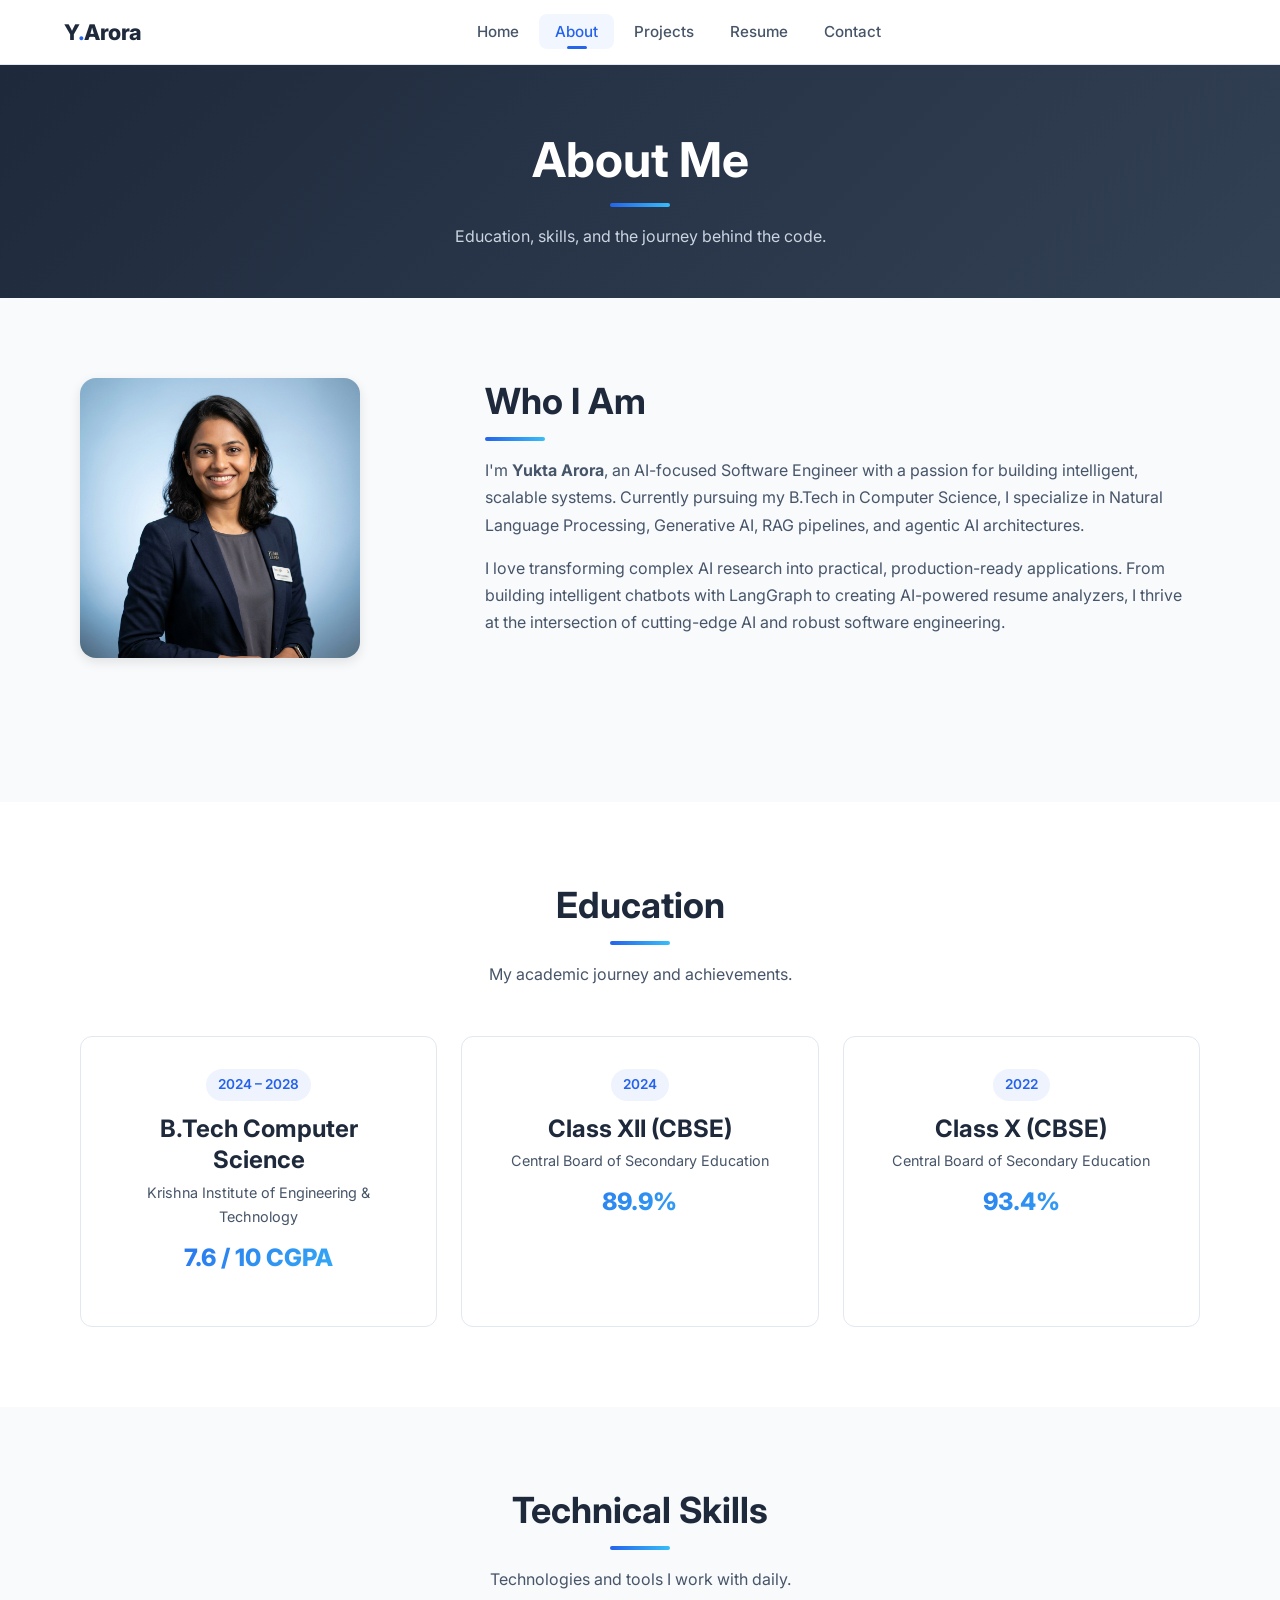
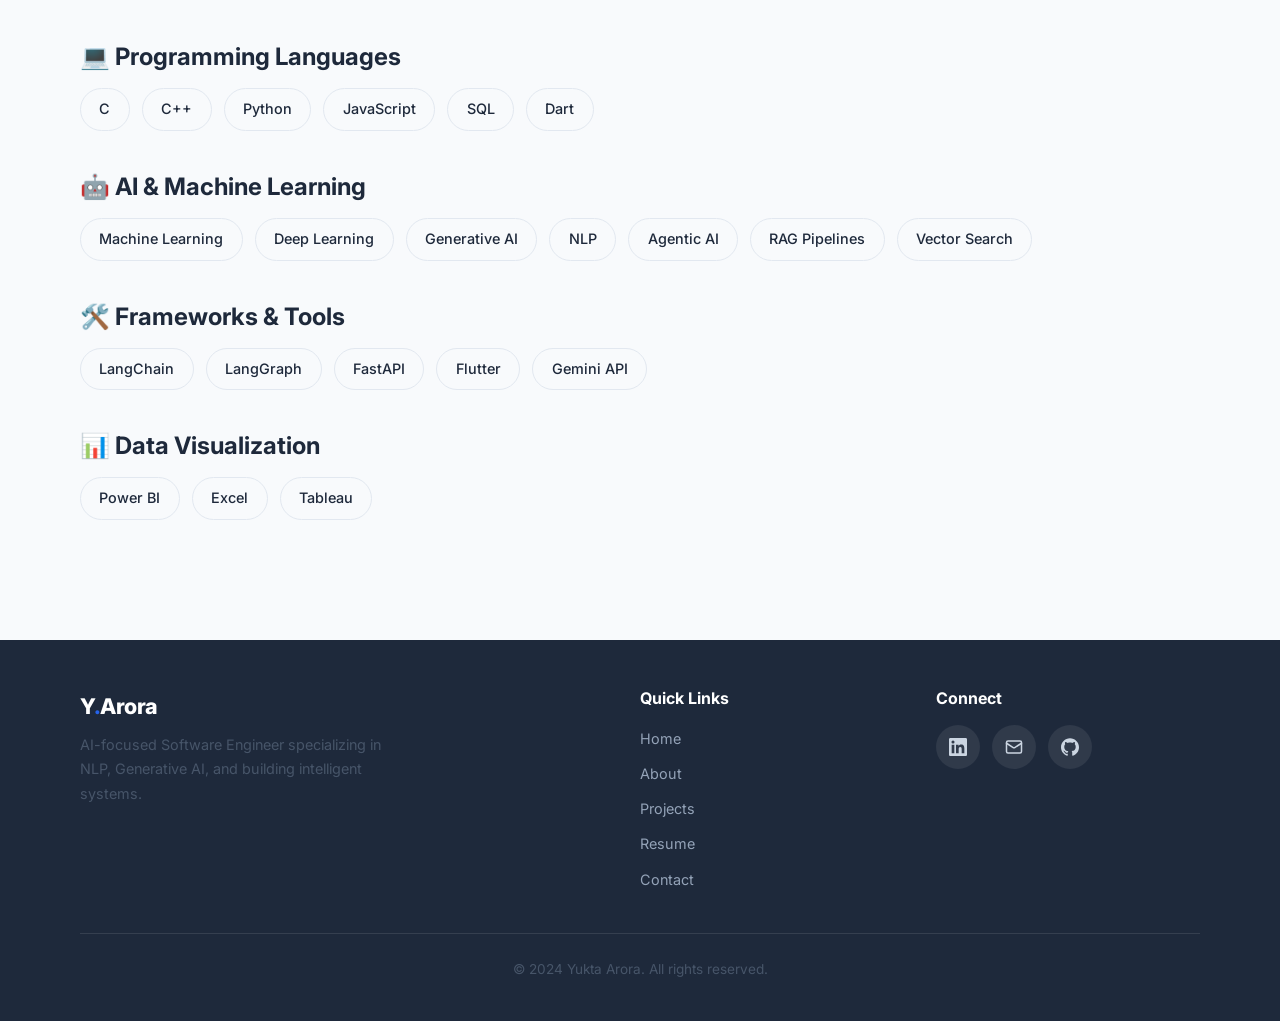
==== Portfolio/about.html @ c9f448cb "Initial commit" ====
<!DOCTYPE html>
<html lang="en">
<head>
  <meta charset="UTF-8">
  <meta name="viewport" content="width=device-width, initial-scale=1.0">
  <title>About — Yukta Arora | Education, Skills &amp; Background</title>
  <meta name="description" content="Learn about Yukta Arora's education, technical skills in AI, NLP, Python, and professional background.">
  <meta name="keywords" content="Yukta Arora, About, Education, Skills, AI, Python, LangChain, NLP, Machine Learning">
  <meta name="author" content="Yukta Arora">
  <link rel="canonical" href="https://yuktaarora.dev/about.html">
  <meta property="og:title" content="About — Yukta Arora">
  <meta property="og:description" content="Education, technical skills, and background of Yukta Arora.">
  <meta property="og:type" content="website">
  <meta property="og:url" content="https://yuktaarora.dev/about.html">
  <meta property="og:image" content="assets/images/profile.jpg">
  <meta name="twitter:card" content="summary">
  <meta name="twitter:title" content="About — Yukta Arora">
  <meta name="twitter:description" content="Education, skills, and background.">
  <link rel="icon" type="image/png" href="assets/images/favicon.png">
  <link rel="preconnect" href="https://fonts.googleapis.com">
  <link rel="preconnect" href="https://fonts.gstatic.com" crossorigin>
  <link href="https://fonts.googleapis.com/css2?family=Inter:wght@400;500;600;700;800&display=swap" rel="stylesheet">
  <link rel="stylesheet" href="css/style.css">
  <link rel="stylesheet" href="css/responsive.css">
  <link rel="stylesheet" href="css/accessibility.css">
</head>
<body>
  <a href="#main-content" class="skip-link">Skip to main content</a>

  <!-- Header -->
  <header class="site-header" role="banner">
    <nav class="container nav-wrapper" aria-label="Primary navigation">
      <a href="index.html" class="nav-logo" aria-label="Yukta Arora - Home">Y<span>.</span>Arora</a>
      <button class="hamburger" id="hamburger" aria-label="Toggle navigation menu" aria-expanded="false" aria-controls="nav-menu">
        <span></span><span></span><span></span>
      </button>
      <ul class="nav-menu" id="nav-menu" role="menubar">
        <li role="none"><a href="index.html" class="nav-link" role="menuitem">Home</a></li>
        <li role="none"><a href="about.html" class="nav-link" role="menuitem">About</a></li>
        <li role="none"><a href="projects.html" class="nav-link" role="menuitem">Projects</a></li>
        <li role="none"><a href="resume.html" class="nav-link" role="menuitem">Resume</a></li>
        <li role="none"><a href="contact.html" class="nav-link" role="menuitem">Contact</a></li>
      </ul>
      <div class="nav-overlay" id="nav-overlay" aria-hidden="true"></div>
    </nav>
  </header>

  <main id="main-content">
    <!-- Page Banner -->
    <section class="page-banner" aria-labelledby="about-heading">
      <div class="container">
        <h1 id="about-heading">About Me</h1>
        <div class="section-divider"></div>
        <p>Education, skills, and the journey behind the code.</p>
      </div>
    </section>

    <!-- About Intro -->
    <section class="section-padding" aria-labelledby="intro-heading">
      <div class="container about-intro fade-in">
        <img src="assets/images/profile.jpg" alt="Yukta Arora portrait" class="about-photo" width="280" height="280">
        <div>
          <h2 id="intro-heading">Who I Am</h2>
          <div class="section-divider" style="margin-left:0;"></div>
          <p>I'm <strong>Yukta Arora</strong>, an AI-focused Software Engineer with a passion for building intelligent, scalable systems. Currently pursuing my B.Tech in Computer Science, I specialize in Natural Language Processing, Generative AI, RAG pipelines, and agentic AI architectures.</p>
          <p>I love transforming complex AI research into practical, production-ready applications. From building intelligent chatbots with LangGraph to creating AI-powered resume analyzers, I thrive at the intersection of cutting-edge AI and robust software engineering.</p>
        </div>
      </div>
    </section>

    <!-- Education -->
    <section class="section-padding" aria-labelledby="education-heading" style="background:#fff;">
      <div class="container">
        <div class="section-header">
          <h2 id="education-heading">Education</h2>
          <div class="section-divider"></div>
          <p>My academic journey and achievements.</p>
        </div>
        <div class="education-grid">
          <article class="card edu-card fade-in">
            <span class="year">2024 – 2028</span>
            <h3>B.Tech Computer Science</h3>
            <p class="institution">Krishna Institute of Engineering &amp; Technology</p>
            <p class="score">7.6 / 10 CGPA</p>
          </article>
          <article class="card edu-card fade-in">
            <span class="year">2024</span>
            <h3>Class XII (CBSE)</h3>
            <p class="institution">Central Board of Secondary Education</p>
            <p class="score">89.9%</p>
          </article>
          <article class="card edu-card fade-in">
            <span class="year">2022</span>
            <h3>Class X (CBSE)</h3>
            <p class="institution">Central Board of Secondary Education</p>
            <p class="score">93.4%</p>
          </article>
        </div>
      </div>
    </section>

    <!-- Skills -->
    <section class="section-padding" aria-labelledby="skills-heading">
      <div class="container">
        <div class="section-header">
          <h2 id="skills-heading">Technical Skills</h2>
          <div class="section-divider"></div>
          <p>Technologies and tools I work with daily.</p>
        </div>

        <div class="skills-category fade-in">
          <h3>💻 Programming Languages</h3>
          <div class="skills-grid">
            <span class="skill-tag">C</span>
            <span class="skill-tag">C++</span>
            <span class="skill-tag">Python</span>
            <span class="skill-tag">JavaScript</span>
            <span class="skill-tag">SQL</span>
            <span class="skill-tag">Dart</span>
          </div>
        </div>

        <div class="skills-category fade-in">
          <h3>🤖 AI &amp; Machine Learning</h3>
          <div class="skills-grid">
            <span class="skill-tag">Machine Learning</span>
            <span class="skill-tag">Deep Learning</span>
            <span class="skill-tag">Generative AI</span>
            <span class="skill-tag">NLP</span>
            <span class="skill-tag">Agentic AI</span>
            <span class="skill-tag">RAG Pipelines</span>
            <span class="skill-tag">Vector Search</span>
          </div>
        </div>

        <div class="skills-category fade-in">
          <h3>🛠️ Frameworks &amp; Tools</h3>
          <div class="skills-grid">
            <span class="skill-tag">LangChain</span>
            <span class="skill-tag">LangGraph</span>
            <span class="skill-tag">FastAPI</span>
            <span class="skill-tag">Flutter</span>
            <span class="skill-tag">Gemini API</span>
          </div>
        </div>

        <div class="skills-category fade-in">
          <h3>📊 Data Visualization</h3>
          <div class="skills-grid">
            <span class="skill-tag">Power BI</span>
            <span class="skill-tag">Excel</span>
            <span class="skill-tag">Tableau</span>
          </div>
        </div>
      </div>
    </section>
  </main>

  <!-- Footer -->
  <footer class="site-footer" role="contentinfo">
    <div class="container">
      <div class="footer-grid">
        <div class="footer-brand">
          <a href="index.html" class="nav-logo" aria-label="Home" style="color:#fff;">Y<span>.</span>Arora</a>
          <p>AI-focused Software Engineer specializing in NLP, Generative AI, and building intelligent systems.</p>
        </div>
        <nav class="footer-links" aria-label="Footer navigation">
          <h4>Quick Links</h4>
          <ul>
            <li><a href="index.html">Home</a></li>
            <li><a href="about.html">About</a></li>
            <li><a href="projects.html">Projects</a></li>
            <li><a href="resume.html">Resume</a></li>
            <li><a href="contact.html">Contact</a></li>
          </ul>
        </nav>
        <div class="footer-social">
          <h4>Connect</h4>
          <div class="social-icons">
            <a href="https://linkedin.com/in/yuktaarora" target="_blank" rel="noopener noreferrer" aria-label="LinkedIn"><svg width="18" height="18" viewBox="0 0 24 24" fill="currentColor" aria-hidden="true"><path d="M20.447 20.452h-3.554v-5.569c0-1.328-.027-3.037-1.852-3.037-1.853 0-2.136 1.445-2.136 2.939v5.667H9.351V9h3.414v1.561h.046c.477-.9 1.637-1.85 3.37-1.85 3.601 0 4.267 2.37 4.267 5.455v6.286zM5.337 7.433a2.062 2.062 0 01-2.063-2.065 2.064 2.064 0 112.063 2.065zm1.782 13.019H3.555V9h3.564v11.452zM22.225 0H1.771C.792 0 0 .774 0 1.729v20.542C0 23.227.792 24 1.771 24h20.451C23.2 24 24 23.227 24 22.271V1.729C24 .774 23.2 0 22.222 0h.003z"/></svg></a>
            <a href="mailto:yukta.arora@email.com" aria-label="Email"><svg width="18" height="18" viewBox="0 0 24 24" fill="none" stroke="currentColor" stroke-width="2" stroke-linecap="round" stroke-linejoin="round" aria-hidden="true"><rect x="2" y="4" width="20" height="16" rx="2"/><path d="m22 7-8.97 5.7a1.94 1.94 0 0 1-2.06 0L2 7"/></svg></a>
            <a href="https://github.com/yuktaarora" target="_blank" rel="noopener noreferrer" aria-label="GitHub"><svg width="18" height="18" viewBox="0 0 24 24" fill="currentColor" aria-hidden="true"><path d="M12 .297c-6.63 0-12 5.373-12 12 0 5.303 3.438 9.8 8.205 11.385.6.113.82-.258.82-.577 0-.285-.01-1.04-.015-2.04-3.338.724-4.042-1.61-4.042-1.61C4.422 18.07 3.633 17.7 3.633 17.7c-1.087-.744.084-.729.084-.729 1.205.084 1.838 1.236 1.838 1.236 1.07 1.835 2.809 1.305 3.495.998.108-.776.417-1.305.76-1.605-2.665-.3-5.466-1.332-5.466-5.93 0-1.31.465-2.38 1.235-3.22-.135-.303-.54-1.523.105-3.176 0 0 1.005-.322 3.3 1.23.96-.267 1.98-.399 3-.405 1.02.006 2.04.138 3 .405 2.28-1.552 3.285-1.23 3.285-1.23.645 1.653.24 2.873.12 3.176.765.84 1.23 1.91 1.23 3.22 0 4.61-2.805 5.625-5.475 5.92.42.36.81 1.096.81 2.22 0 1.606-.015 2.896-.015 3.286 0 .315.21.69.825.57C20.565 22.092 24 17.592 24 12.297c0-6.627-5.373-12-12-12"/></svg></a>
          </div>
        </div>
      </div>
      <div class="footer-bottom">
        <p>&copy; 2024 Yukta Arora. All rights reserved.</p>
      </div>
    </div>
  </footer>

  <button class="back-to-top" id="back-to-top" aria-label="Back to top">
    <svg width="20" height="20" viewBox="0 0 24 24" fill="none" stroke="currentColor" stroke-width="2.5" stroke-linecap="round" stroke-linejoin="round" aria-hidden="true"><path d="m18 15-6-6-6 6"/></svg>
  </button>

  <script src="js/script.js"></script>
</body>
</html>
---- Portfolio/css/style.css ----
/* ============================================
   PORTFOLIO - Main Stylesheet
   Author: Yukta Arora
   ============================================ */

/* ---------- CSS Custom Properties ---------- */
:root {
  --primary: #2563EB;
  --primary-dark: #1D4ED8;
  --secondary: #1E293B;
  --accent: #38BDF8;
  --bg: #F8FAFC;
  --bg-white: #FFFFFF;
  --text-primary: #1E293B;
  --text-secondary: #475569;
  --text-light: #94A3B8;
  --border: #E2E8F0;
  --shadow-sm: 0 1px 3px rgba(0,0,0,.08);
  --shadow-md: 0 4px 12px rgba(0,0,0,.1);
  --shadow-lg: 0 10px 30px rgba(0,0,0,.12);
  --radius-sm: 8px;
  --radius-md: 12px;
  --radius-lg: 16px;
  --transition: .3s ease;
  --font-main: 'Inter', system-ui, -apple-system, sans-serif;
  --max-width: 1200px;
}

/* ---------- Reset & Base ---------- */
*, *::before, *::after { box-sizing: border-box; margin: 0; padding: 0; }

html {
  scroll-behavior: smooth;
  font-size: 16px;
  -webkit-text-size-adjust: 100%;
}

body {
  font-family: var(--font-main);
  background: var(--bg);
  color: var(--text-primary);
  line-height: 1.7;
  min-height: 100vh;
  display: flex;
  flex-direction: column;
}

main { flex: 1; }

img { max-width: 100%; height: auto; display: block; }

a {
  color: var(--primary);
  text-decoration: none;
  transition: color var(--transition);
}
a:hover { color: var(--primary-dark); }

ul, ol { list-style: none; }

button {
  font-family: inherit;
  cursor: pointer;
  border: none;
  background: none;
}

/* ---------- Typography ---------- */
h1, h2, h3, h4, h5, h6 {
  color: var(--secondary);
  line-height: 1.3;
  font-weight: 700;
}
h1 { font-size: clamp(2rem, 5vw, 3rem); }
h2 { font-size: clamp(1.5rem, 3.5vw, 2.25rem); }
h3 { font-size: clamp(1.15rem, 2.5vw, 1.5rem); }
h4 { font-size: 1.125rem; }

p { color: var(--text-secondary); margin-bottom: 1rem; }

/* ---------- Utility ---------- */
.container {
  width: 90%;
  max-width: var(--max-width);
  margin: 0 auto;
  padding: 0 1rem;
}

.section-padding { padding: 5rem 0; }

.section-header {
  text-align: center;
  margin-bottom: 3rem;
}
.section-header h2 { margin-bottom: .5rem; }
.section-header p { max-width: 600px; margin: 0 auto; }

.section-divider {
  width: 60px;
  height: 4px;
  background: linear-gradient(90deg, var(--primary), var(--accent));
  border-radius: 2px;
  margin: .75rem auto 1rem;
}

/* ---------- Buttons ---------- */
.btn {
  display: inline-flex;
  align-items: center;
  gap: .5rem;
  padding: .75rem 1.75rem;
  border-radius: var(--radius-sm);
  font-weight: 600;
  font-size: .95rem;
  transition: all var(--transition);
  border: 2px solid transparent;
}

.btn-primary {
  background: var(--primary);
  color: #fff;
}
.btn-primary:hover {
  background: var(--primary-dark);
  color: #fff;
  transform: translateY(-2px);
  box-shadow: var(--shadow-md);
}

.btn-outline {
  border-color: var(--primary);
  color: var(--primary);
  background: transparent;
}
.btn-outline:hover {
  background: var(--primary);
  color: #fff;
  transform: translateY(-2px);
}

.btn-accent {
  background: var(--accent);
  color: var(--secondary);
}
.btn-accent:hover {
  background: #0EA5E9;
  color: #fff;
  transform: translateY(-2px);
}

.btn-sm { padding: .5rem 1.25rem; font-size: .85rem; }

/* ---------- Skip Link ---------- */
.skip-link {
  position: absolute;
  top: -100%;
  left: 1rem;
  background: var(--primary);
  color: #fff;
  padding: .75rem 1.5rem;
  border-radius: 0 0 var(--radius-sm) var(--radius-sm);
  z-index: 10000;
  font-weight: 600;
}
.skip-link:focus {
  top: 0;
  color: #fff;
}

/* ---------- Header / Navigation ---------- */
.site-header {
  position: sticky;
  top: 0;
  z-index: 1000;
  background: rgba(255,255,255,.92);
  backdrop-filter: blur(12px);
  -webkit-backdrop-filter: blur(12px);
  border-bottom: 1px solid var(--border);
  transition: box-shadow var(--transition);
}
.site-header.scrolled { box-shadow: var(--shadow-sm); }

.nav-wrapper {
  display: flex;
  align-items: center;
  justify-content: space-between;
  padding: .85rem 0;
}

.nav-logo {
  font-size: 1.35rem;
  font-weight: 800;
  color: var(--secondary);
  letter-spacing: -.02em;
}
.nav-logo span { color: var(--primary); }

.nav-menu {
  display: flex;
  align-items: center;
  gap: .25rem;
}

.nav-link {
  padding: .5rem 1rem;
  border-radius: var(--radius-sm);
  color: var(--text-secondary);
  font-weight: 500;
  font-size: .95rem;
  transition: all var(--transition);
  position: relative;
}
.nav-link:hover,
.nav-link.active {
  color: var(--primary);
  background: rgba(37,99,235,.06);
}
.nav-link.active::after {
  content: '';
  position: absolute;
  bottom: 0;
  left: 50%;
  transform: translateX(-50%);
  width: 20px;
  height: 3px;
  background: var(--primary);
  border-radius: 2px;
}

/* Hamburger */
.hamburger {
  display: none;
  flex-direction: column;
  gap: 5px;
  padding: .5rem;
  z-index: 1001;
}
.hamburger span {
  width: 24px;
  height: 2.5px;
  background: var(--secondary);
  border-radius: 2px;
  transition: all var(--transition);
}
.hamburger.active span:nth-child(1) { transform: rotate(45deg) translate(5px, 5px); }
.hamburger.active span:nth-child(2) { opacity: 0; }
.hamburger.active span:nth-child(3) { transform: rotate(-45deg) translate(5px, -5px); }

/* ---------- Hero Section ---------- */
.hero {
  padding: 6rem 0 5rem;
  background: linear-gradient(135deg, var(--bg) 0%, #EFF6FF 50%, #F0F9FF 100%);
  position: relative;
  overflow: hidden;
}
.hero::before {
  content: '';
  position: absolute;
  top: -50%;
  right: -20%;
  width: 600px;
  height: 600px;
  background: radial-gradient(circle, rgba(37,99,235,.06) 0%, transparent 70%);
  border-radius: 50%;
}

.hero-content {
  display: grid;
  grid-template-columns: 1fr 1fr;
  gap: 4rem;
  align-items: center;
}

.hero-text .greeting {
  display: inline-block;
  font-size: .95rem;
  font-weight: 600;
  color: var(--primary);
  margin-bottom: .75rem;
  letter-spacing: .05em;
  text-transform: uppercase;
}

.hero-text h1 {
  margin-bottom: 1rem;
  background: linear-gradient(135deg, var(--secondary), var(--primary));
  -webkit-background-clip: text;
  -webkit-text-fill-color: transparent;
  background-clip: text;
}

.hero-text .tagline {
  font-size: 1.15rem;
  color: var(--primary);
  font-weight: 600;
  margin-bottom: 1rem;
}

.hero-text .summary {
  font-size: 1.05rem;
  color: var(--text-secondary);
  margin-bottom: 2rem;
  max-width: 540px;
}

.hero-buttons { display: flex; flex-wrap: wrap; gap: 1rem; margin-bottom: 2rem; }

.hero-social { display: flex; gap: 1rem; }
.hero-social a {
  display: flex;
  align-items: center;
  gap: .4rem;
  color: var(--text-secondary);
  font-size: .9rem;
  padding: .4rem .75rem;
  border-radius: var(--radius-sm);
  border: 1px solid var(--border);
  transition: all var(--transition);
}
.hero-social a:hover {
  color: var(--primary);
  border-color: var(--primary);
  background: rgba(37,99,235,.04);
}

.hero-image {
  display: flex;
  justify-content: center;
  align-items: center;
}
.hero-image-wrapper {
  width: 340px;
  height: 340px;
  border-radius: 50%;
  background: linear-gradient(135deg, var(--primary), var(--accent));
  padding: 5px;
  box-shadow: var(--shadow-lg);
  animation: float 6s ease-in-out infinite;
}
.hero-image-wrapper img {
  width: 100%;
  height: 100%;
  border-radius: 50%;
  object-fit: cover;
  border: 4px solid #fff;
}

@keyframes float {
  0%, 100% { transform: translateY(0); }
  50% { transform: translateY(-15px); }
}

/* ---------- Cards ---------- */
.card {
  background: var(--bg-white);
  border-radius: var(--radius-md);
  border: 1px solid var(--border);
  padding: 2rem;
  transition: all var(--transition);
}
.card:hover {
  transform: translateY(-4px);
  box-shadow: var(--shadow-lg);
  border-color: transparent;
}

/* ---------- About Page ---------- */
.about-intro {
  display: grid;
  grid-template-columns: 1fr 2fr;
  gap: 3rem;
  align-items: start;
  margin-bottom: 4rem;
}
.about-photo {
  width: 100%;
  max-width: 280px;
  border-radius: var(--radius-lg);
  box-shadow: var(--shadow-md);
}

.education-grid {
  display: grid;
  grid-template-columns: repeat(auto-fit, minmax(280px, 1fr));
  gap: 1.5rem;
}
.edu-card { text-align: center; }
.edu-card .year {
  display: inline-block;
  background: rgba(37,99,235,.08);
  color: var(--primary);
  padding: .25rem .75rem;
  border-radius: 20px;
  font-size: .85rem;
  font-weight: 600;
  margin-bottom: .75rem;
}
.edu-card h3 { margin-bottom: .35rem; }
.edu-card .institution { color: var(--text-secondary); font-size: .9rem; margin-bottom: .5rem; }
.edu-card .score {
  font-size: 1.5rem;
  font-weight: 800;
  background: linear-gradient(135deg, var(--primary), var(--accent));
  -webkit-background-clip: text;
  -webkit-text-fill-color: transparent;
  background-clip: text;
}

.skills-category { margin-bottom: 2.5rem; }
.skills-category h3 {
  margin-bottom: 1rem;
  display: flex;
  align-items: center;
  gap: .5rem;
}
.skills-grid {
  display: flex;
  flex-wrap: wrap;
  gap: .75rem;
}
.skill-tag {
  background: var(--bg);
  border: 1px solid var(--border);
  padding: .5rem 1.15rem;
  border-radius: 25px;
  font-size: .9rem;
  font-weight: 500;
  color: var(--text-primary);
  transition: all var(--transition);
}
.skill-tag:hover {
  background: var(--primary);
  color: #fff;
  border-color: var(--primary);
  transform: translateY(-2px);
}

/* ---------- Projects Page ---------- */
.projects-grid {
  display: grid;
  grid-template-columns: repeat(auto-fit, minmax(360px, 1fr));
  gap: 2rem;
}
.project-card { padding: 0; overflow: hidden; }
.project-card-image {
  width: 100%;
  height: 220px;
  object-fit: cover;
}
.project-card-body { padding: 1.5rem; }
.project-card-body h3 { margin-bottom: .75rem; }
.project-card-body p { font-size: .95rem; }

.project-tech {
  display: flex;
  flex-wrap: wrap;
  gap: .5rem;
  margin: 1rem 0;
}
.project-tech span {
  background: rgba(37,99,235,.08);
  color: var(--primary);
  padding: .25rem .7rem;
  border-radius: 20px;
  font-size: .8rem;
  font-weight: 600;
}

.project-features { margin: 1rem 0; }
.project-features li {
  padding: .25rem 0;
  color: var(--text-secondary);
  font-size: .9rem;
}
.project-features li::before {
  content: '✓ ';
  color: var(--primary);
  font-weight: 700;
}

.project-links { display: flex; gap: .75rem; margin-top: 1.25rem; }

/* ---------- Resume Page ---------- */
.resume-section { margin-bottom: 3rem; }
.resume-section h3 {
  margin-bottom: 1.25rem;
  padding-bottom: .5rem;
  border-bottom: 2px solid var(--border);
}

.timeline { position: relative; padding-left: 2rem; }
.timeline::before {
  content: '';
  position: absolute;
  left: 0;
  top: 0;
  bottom: 0;
  width: 3px;
  background: linear-gradient(180deg, var(--primary), var(--accent));
  border-radius: 2px;
}
.timeline-item {
  position: relative;
  margin-bottom: 2rem;
  padding-left: 1rem;
}
.timeline-item::before {
  content: '';
  position: absolute;
  left: -2.35rem;
  top: .5rem;
  width: 12px;
  height: 12px;
  background: var(--primary);
  border: 3px solid var(--bg);
  border-radius: 50%;
}
.timeline-item h4 { margin-bottom: .25rem; }
.timeline-item .date {
  color: var(--primary);
  font-size: .85rem;
  font-weight: 600;
}
.timeline-item p { margin-top: .35rem; }

.achievements-list li {
  padding: .6rem 0;
  border-bottom: 1px solid var(--border);
  color: var(--text-secondary);
}
.achievements-list li:last-child { border-bottom: none; }
.achievements-list li::before {
  content: '🏆 ';
}

.resume-download {
  text-align: center;
  padding: 3rem;
  background: linear-gradient(135deg, rgba(37,99,235,.05), rgba(56,189,248,.05));
  border-radius: var(--radius-lg);
  margin-top: 2rem;
}

/* ---------- Contact Page ---------- */
.contact-grid {
  display: grid;
  grid-template-columns: 1fr 1fr;
  gap: 3rem;
}

.form-group { margin-bottom: 1.25rem; }
.form-group label {
  display: block;
  margin-bottom: .4rem;
  font-weight: 600;
  font-size: .9rem;
  color: var(--text-primary);
}
.form-group input,
.form-group textarea,
.form-group select {
  width: 100%;
  padding: .75rem 1rem;
  border: 2px solid var(--border);
  border-radius: var(--radius-sm);
  font-family: inherit;
  font-size: .95rem;
  background: var(--bg-white);
  color: var(--text-primary);
  transition: border-color var(--transition);
}
.form-group input:focus,
.form-group textarea:focus {
  outline: none;
  border-color: var(--primary);
  box-shadow: 0 0 0 3px rgba(37,99,235,.12);
}
.form-group textarea { min-height: 140px; resize: vertical; }

.form-group .error-message {
  color: #DC2626;
  font-size: .8rem;
  margin-top: .3rem;
  display: none;
}
.form-group.error input,
.form-group.error textarea {
  border-color: #DC2626;
}
.form-group.error .error-message { display: block; }

.contact-info-cards {
  display: flex;
  flex-direction: column;
  gap: 1.25rem;
}
.contact-info-card {
  display: flex;
  align-items: center;
  gap: 1rem;
}
.contact-icon {
  width: 48px;
  height: 48px;
  border-radius: var(--radius-sm);
  background: rgba(37,99,235,.08);
  display: flex;
  align-items: center;
  justify-content: center;
  color: var(--primary);
  font-size: 1.25rem;
  flex-shrink: 0;
}
.contact-info-card h4 { font-size: .95rem; margin-bottom: .15rem; }
.contact-info-card p { margin: 0; font-size: .9rem; }

.map-placeholder {
  margin-top: 2rem;
  width: 100%;
  height: 250px;
  background: var(--bg);
  border: 2px dashed var(--border);
  border-radius: var(--radius-md);
  display: flex;
  align-items: center;
  justify-content: center;
  color: var(--text-light);
  font-size: .95rem;
}

/* ---------- Footer ---------- */
.site-footer {
  background: var(--secondary);
  color: #CBD5E1;
  padding: 3rem 0 1.5rem;
}
.footer-grid {
  display: grid;
  grid-template-columns: 2fr 1fr 1fr;
  gap: 2rem;
  margin-bottom: 2rem;
}
.footer-brand p { font-size: .9rem; margin-top: .5rem; max-width: 320px; }
.footer-links h4,
.footer-social h4 {
  color: #fff;
  margin-bottom: 1rem;
  font-size: 1rem;
}
.footer-links ul li { margin-bottom: .5rem; }
.footer-links a {
  color: #94A3B8;
  font-size: .9rem;
  transition: color var(--transition);
}
.footer-links a:hover { color: var(--accent); }

.social-icons {
  display: flex;
  gap: .75rem;
}
.social-icons a {
  width: 40px;
  height: 40px;
  border-radius: 50%;
  background: rgba(255,255,255,.08);
  display: flex;
  align-items: center;
  justify-content: center;
  color: #CBD5E1;
  font-size: .9rem;
  transition: all var(--transition);
}
.social-icons a:hover {
  background: var(--primary);
  color: #fff;
  transform: translateY(-3px);
}

.footer-bottom {
  border-top: 1px solid rgba(255,255,255,.1);
  padding-top: 1.5rem;
  text-align: center;
  font-size: .85rem;
}

/* ---------- Back to Top ---------- */
.back-to-top {
  position: fixed;
  bottom: 2rem;
  right: 2rem;
  width: 44px;
  height: 44px;
  border-radius: 50%;
  background: var(--primary);
  color: #fff;
  display: flex;
  align-items: center;
  justify-content: center;
  font-size: 1.2rem;
  box-shadow: var(--shadow-md);
  opacity: 0;
  visibility: hidden;
  transition: all var(--transition);
  z-index: 999;
}
.back-to-top.visible {
  opacity: 1;
  visibility: visible;
}
.back-to-top:hover {
  background: var(--primary-dark);
  transform: translateY(-3px);
  color: #fff;
}

/* ---------- Page Banner ---------- */
.page-banner {
  background: linear-gradient(135deg, var(--secondary) 0%, #334155 100%);
  color: #fff;
  padding: 4rem 0 3rem;
  text-align: center;
}
.page-banner h1 { color: #fff; margin-bottom: .5rem; }
.page-banner p { color: #CBD5E1; max-width: 600px; margin: 0 auto; }

/* ---------- Animations ---------- */
.fade-in {
  opacity: 0;
  transform: translateY(20px);
  transition: opacity .6s ease, transform .6s ease;
}
.fade-in.visible {
  opacity: 1;
  transform: translateY(0);
}
---- Portfolio/css/responsive.css ----
/* ============================================
   PORTFOLIO - Responsive Styles
   Breakpoints: 1024px, 768px, 480px
   ============================================ */

/* ---------- Laptop / Small Desktop ---------- */
@media (max-width: 1024px) {
  .hero-content { gap: 2.5rem; }
  .hero-image-wrapper { width: 280px; height: 280px; }
  .footer-grid { grid-template-columns: 1fr 1fr; }
  .about-intro { grid-template-columns: 1fr 1.5fr; }
}

/* ---------- Tablet ---------- */
@media (max-width: 768px) {
  /* Navigation */
  .nav-menu {
    position: fixed;
    top: 0;
    right: -100%;
    width: 280px;
    height: 100vh;
    background: var(--bg-white);
    flex-direction: column;
    align-items: flex-start;
    padding: 5rem 2rem 2rem;
    box-shadow: var(--shadow-lg);
    transition: right var(--transition);
    z-index: 1000;
  }
  .nav-menu.active { right: 0; }

  .nav-link {
    width: 100%;
    padding: .75rem 1rem;
    font-size: 1.05rem;
  }

  .hamburger { display: flex; }

  .nav-overlay {
    display: none;
    position: fixed;
    inset: 0;
    background: rgba(0,0,0,.4);
    z-index: 999;
  }
  .nav-overlay.active { display: block; }

  /* Hero */
  .hero { padding: 4rem 0 3rem; }
  .hero-content {
    grid-template-columns: 1fr;
    text-align: center;
  }
  .hero-image { order: -1; }
  .hero-image-wrapper { width: 240px; height: 240px; }
  .hero-buttons { justify-content: center; }
  .hero-social { justify-content: center; }
  .hero-text .summary { margin-left: auto; margin-right: auto; }

  /* About */
  .about-intro {
    grid-template-columns: 1fr;
    text-align: center;
  }
  .about-photo { margin: 0 auto; }

  /* Contact */
  .contact-grid { grid-template-columns: 1fr; }

  /* Projects */
  .projects-grid { grid-template-columns: 1fr; }

  /* Footer */
  .footer-grid {
    grid-template-columns: 1fr;
    text-align: center;
  }
  .social-icons { justify-content: center; }

  /* Page Banner */
  .page-banner { padding: 3rem 0 2rem; }

  /* Section padding */
  .section-padding { padding: 3.5rem 0; }
}

/* ---------- Mobile ---------- */
@media (max-width: 480px) {
  html { font-size: 15px; }

  .container { width: 92%; padding: 0 .5rem; }

  .hero { padding: 3rem 0 2rem; }
  .hero-image-wrapper { width: 200px; height: 200px; }
  .hero-buttons { flex-direction: column; align-items: center; }
  .hero-social { flex-wrap: wrap; justify-content: center; }

  .btn { padding: .65rem 1.25rem; font-size: .9rem; }

  .education-grid { grid-template-columns: 1fr; }

  .project-card-image { height: 180px; }

  .section-padding { padding: 2.5rem 0; }

  .card { padding: 1.25rem; }

  .timeline { padding-left: 1.5rem; }

  .footer-grid { gap: 1.5rem; }
}

/* ---------- Print ---------- */
@media print {
  .site-header,
  .site-footer,
  .back-to-top,
  .hamburger,
  .hero-buttons,
  .skip-link { display: none !important; }

  body { background: #fff; color: #000; }
  main { padding: 0; }

  a { color: #000; text-decoration: underline; }
  a[href]::after { content: ' (' attr(href) ')'; font-size: .8em; }
}
---- Portfolio/css/accessibility.css ----
/* ============================================
   PORTFOLIO - Accessibility Styles
   WCAG 2.1 Compliance
   ============================================ */

/* ---------- Focus Indicators ---------- */
*:focus-visible {
  outline: 3px solid var(--primary);
  outline-offset: 3px;
  border-radius: 3px;
}

a:focus-visible,
button:focus-visible,
input:focus-visible,
textarea:focus-visible,
select:focus-visible,
[tabindex]:focus-visible {
  outline: 3px solid var(--primary);
  outline-offset: 3px;
}

/* Remove outline on mouse click but keep for keyboard */
:focus:not(:focus-visible) {
  outline: none;
}

/* ---------- Reduced Motion ---------- */
@media (prefers-reduced-motion: reduce) {
  *,
  *::before,
  *::after {
    animation-duration: 0.01ms !important;
    animation-iteration-count: 1 !important;
    transition-duration: 0.01ms !important;
    scroll-behavior: auto !important;
  }

  .hero-image-wrapper { animation: none; }
  .fade-in { opacity: 1; transform: none; }
}

/* ---------- High Contrast Mode ---------- */
@media (forced-colors: active) {
  .btn {
    border: 2px solid ButtonText;
  }

  .nav-link.active::after {
    background: Highlight;
  }

  .skill-tag {
    border: 1px solid ButtonText;
  }
}

/* ---------- Screen Reader Only ---------- */
.sr-only {
  position: absolute;
  width: 1px;
  height: 1px;
  padding: 0;
  margin: -1px;
  overflow: hidden;
  clip: rect(0, 0, 0, 0);
  white-space: nowrap;
  border: 0;
}

.sr-only-focusable:focus,
.sr-only-focusable:active {
  position: static;
  width: auto;
  height: auto;
  padding: inherit;
  margin: inherit;
  overflow: visible;
  clip: auto;
  white-space: inherit;
}

/* ---------- Selection Styles ---------- */
::selection {
  background: rgba(37, 99, 235, 0.2);
  color: var(--text-primary);
}

/* ---------- Link Underlines for Accessibility ---------- */
main a:not(.btn):not(.nav-link):not(.project-links a) {
  text-decoration: underline;
  text-underline-offset: 2px;
}

/* ---------- Ensure minimum touch target size (44x44px) ---------- */
.nav-link,
.hamburger,
.back-to-top,
.social-icons a,
.hero-social a {
  min-width: 44px;
  min-height: 44px;
}
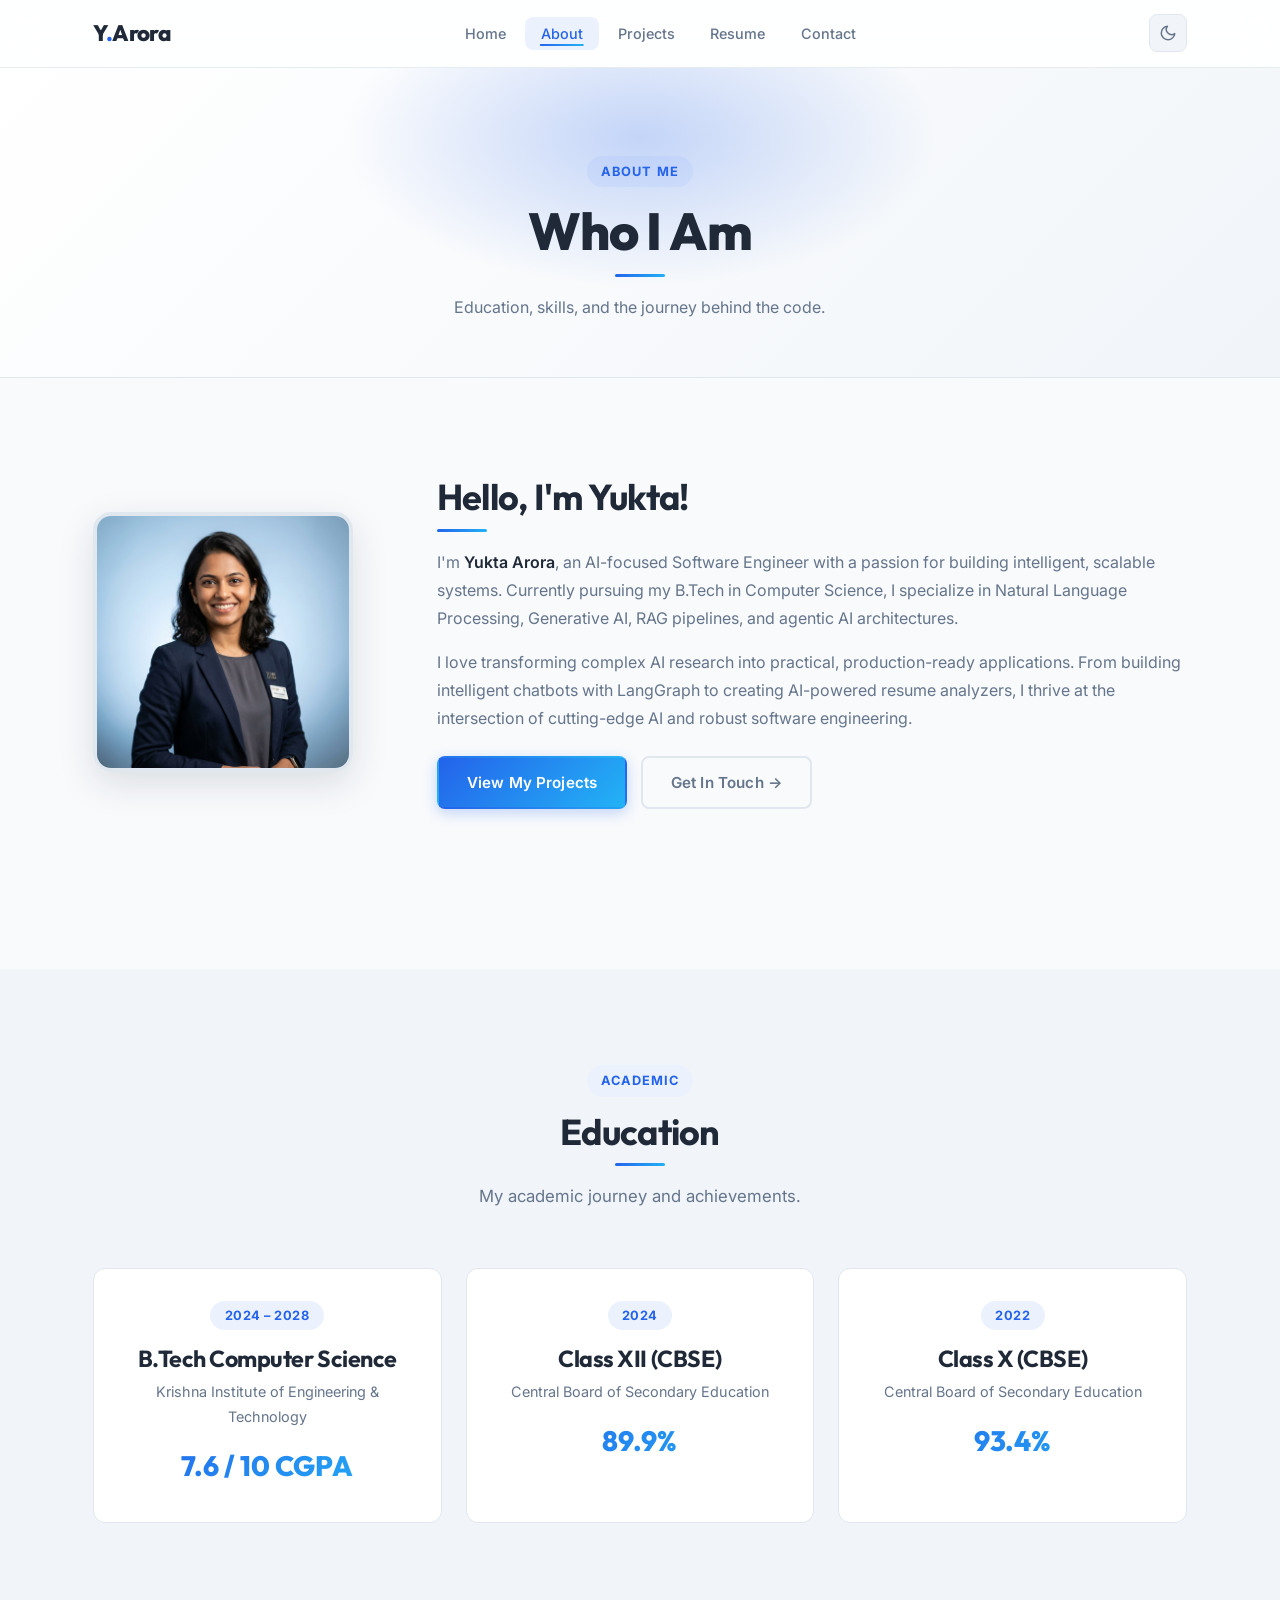
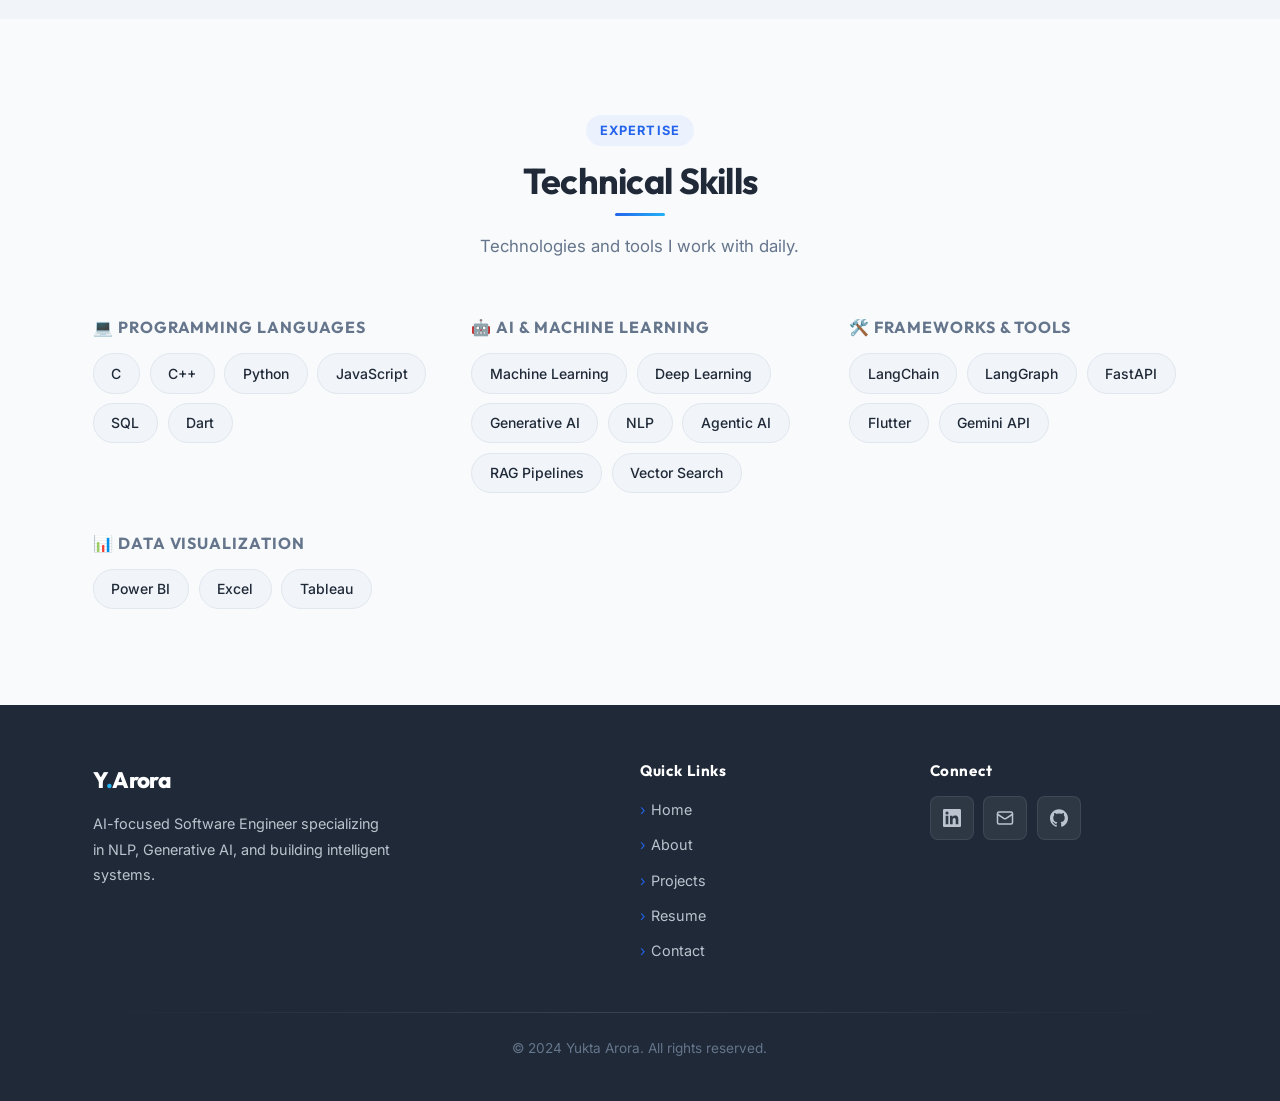
==== commit 2f1fb2ef: "Initial commit" ====
--- a/Portfolio/about.html
+++ b/Portfolio/about.html
@@ -1,5 +1,5 @@
 <!DOCTYPE html>
-<html lang="en">
+<html lang="en" data-theme="light">
 <head>
   <meta charset="UTF-8">
   <meta name="viewport" content="width=device-width, initial-scale=1.0">
@@ -19,28 +19,45 @@
   <link rel="icon" type="image/png" href="assets/images/favicon.png">
   <link rel="preconnect" href="https://fonts.googleapis.com">
   <link rel="preconnect" href="https://fonts.gstatic.com" crossorigin>
-  <link href="https://fonts.googleapis.com/css2?family=Inter:wght@400;500;600;700;800&display=swap" rel="stylesheet">
+  <link href="https://fonts.googleapis.com/css2?family=Inter:wght@400;500;600;700&family=Outfit:wght@400;600;700;800&display=swap" rel="stylesheet">
+  <link rel="stylesheet" href="css/theme.css">
   <link rel="stylesheet" href="css/style.css">
   <link rel="stylesheet" href="css/responsive.css">
   <link rel="stylesheet" href="css/accessibility.css">
+  <script>
+    (function(){
+      var saved = localStorage.getItem('portfolio-theme');
+      var sys = window.matchMedia('(prefers-color-scheme: dark)').matches ? 'dark' : 'light';
+      document.documentElement.setAttribute('data-theme', saved || sys);
+    })();
+  </script>
 </head>
 <body>
   <a href="#main-content" class="skip-link">Skip to main content</a>
 
-  <!-- Header -->
   <header class="site-header" role="banner">
     <nav class="container nav-wrapper" aria-label="Primary navigation">
       <a href="index.html" class="nav-logo" aria-label="Yukta Arora - Home">Y<span>.</span>Arora</a>
-      <button class="hamburger" id="hamburger" aria-label="Toggle navigation menu" aria-expanded="false" aria-controls="nav-menu">
-        <span></span><span></span><span></span>
-      </button>
       <ul class="nav-menu" id="nav-menu" role="menubar">
-        <li role="none"><a href="index.html" class="nav-link" role="menuitem">Home</a></li>
-        <li role="none"><a href="about.html" class="nav-link" role="menuitem">About</a></li>
+        <li role="none"><a href="index.html"    class="nav-link" role="menuitem">Home</a></li>
+        <li role="none"><a href="about.html"    class="nav-link" role="menuitem">About</a></li>
         <li role="none"><a href="projects.html" class="nav-link" role="menuitem">Projects</a></li>
-        <li role="none"><a href="resume.html" class="nav-link" role="menuitem">Resume</a></li>
-        <li role="none"><a href="contact.html" class="nav-link" role="menuitem">Contact</a></li>
+        <li role="none"><a href="resume.html"   class="nav-link" role="menuitem">Resume</a></li>
+        <li role="none"><a href="contact.html"  class="nav-link" role="menuitem">Contact</a></li>
       </ul>
+      <div class="nav-actions">
+        <button class="theme-toggle" id="theme-toggle" aria-label="Switch to dark mode">
+          <svg class="icon-sun" width="18" height="18" viewBox="0 0 24 24" fill="none" stroke="currentColor" stroke-width="2" stroke-linecap="round" stroke-linejoin="round" aria-hidden="true">
+            <circle cx="12" cy="12" r="4"/><path d="M12 2v2M12 20v2M4.93 4.93l1.41 1.41M17.66 17.66l1.41 1.41M2 12h2M20 12h2M4.93 19.07l1.41-1.41M17.66 6.34l1.41-1.41"/>
+          </svg>
+          <svg class="icon-moon" width="18" height="18" viewBox="0 0 24 24" fill="none" stroke="currentColor" stroke-width="2" stroke-linecap="round" stroke-linejoin="round" aria-hidden="true">
+            <path d="M21 12.79A9 9 0 1 1 11.21 3 7 7 0 0 0 21 12.79z"/>
+          </svg>
+        </button>
+        <button class="hamburger" id="hamburger" aria-label="Toggle navigation menu" aria-expanded="false" aria-controls="nav-menu">
+          <span></span><span></span><span></span>
+        </button>
+      </div>
       <div class="nav-overlay" id="nav-overlay" aria-hidden="true"></div>
     </nav>
   </header>
@@ -49,7 +66,8 @@
     <!-- Page Banner -->
     <section class="page-banner" aria-labelledby="about-heading">
       <div class="container">
-        <h1 id="about-heading">About Me</h1>
+        <span class="section-tag">About Me</span>
+        <h1 id="about-heading">Who I Am</h1>
         <div class="section-divider"></div>
         <p>Education, skills, and the journey behind the code.</p>
       </div>
@@ -57,41 +75,50 @@
 
     <!-- About Intro -->
     <section class="section-padding" aria-labelledby="intro-heading">
-      <div class="container about-intro fade-in">
-        <img src="assets/images/profile.jpg" alt="Yukta Arora portrait" class="about-photo" width="280" height="280">
-        <div>
-          <h2 id="intro-heading">Who I Am</h2>
-          <div class="section-divider" style="margin-left:0;"></div>
-          <p>I'm <strong>Yukta Arora</strong>, an AI-focused Software Engineer with a passion for building intelligent, scalable systems. Currently pursuing my B.Tech in Computer Science, I specialize in Natural Language Processing, Generative AI, RAG pipelines, and agentic AI architectures.</p>
-          <p>I love transforming complex AI research into practical, production-ready applications. From building intelligent chatbots with LangGraph to creating AI-powered resume analyzers, I thrive at the intersection of cutting-edge AI and robust software engineering.</p>
+      <div class="container">
+        <div class="about-intro fade-in">
+          <div class="about-photo-wrapper">
+            <img src="assets/images/profile.jpg" alt="Yukta Arora portrait" class="about-photo" width="280" height="280" loading="lazy">
+          </div>
+          <div class="about-text">
+            <h2 id="intro-heading">Hello, I'm Yukta!</h2>
+            <div class="section-divider" style="margin-left:0;"></div>
+            <p>I'm <strong>Yukta Arora</strong>, an AI-focused Software Engineer with a passion for building intelligent, scalable systems. Currently pursuing my B.Tech in Computer Science, I specialize in Natural Language Processing, Generative AI, RAG pipelines, and agentic AI architectures.</p>
+            <p>I love transforming complex AI research into practical, production-ready applications. From building intelligent chatbots with LangGraph to creating AI-powered resume analyzers, I thrive at the intersection of cutting-edge AI and robust software engineering.</p>
+            <div class="hero-buttons" style="margin-top:1.5rem; margin-bottom:0;">
+              <a href="projects.html" class="btn btn-primary">View My Projects</a>
+              <a href="contact.html" class="btn btn-ghost">Get In Touch →</a>
+            </div>
+          </div>
         </div>
       </div>
     </section>
 
     <!-- Education -->
-    <section class="section-padding" aria-labelledby="education-heading" style="background:#fff;">
+    <section class="section-padding" aria-labelledby="education-heading" style="background:var(--bg-elevated);">
       <div class="container">
         <div class="section-header">
+          <span class="section-tag">Academic</span>
           <h2 id="education-heading">Education</h2>
           <div class="section-divider"></div>
           <p>My academic journey and achievements.</p>
         </div>
         <div class="education-grid">
-          <article class="card edu-card fade-in">
+          <article class="card edu-card fade-in" aria-labelledby="edu1-title">
             <span class="year">2024 – 2028</span>
-            <h3>B.Tech Computer Science</h3>
+            <h3 id="edu1-title">B.Tech Computer Science</h3>
             <p class="institution">Krishna Institute of Engineering &amp; Technology</p>
             <p class="score">7.6 / 10 CGPA</p>
           </article>
-          <article class="card edu-card fade-in">
+          <article class="card edu-card fade-in" aria-labelledby="edu2-title">
             <span class="year">2024</span>
-            <h3>Class XII (CBSE)</h3>
+            <h3 id="edu2-title">Class XII (CBSE)</h3>
             <p class="institution">Central Board of Secondary Education</p>
             <p class="score">89.9%</p>
           </article>
-          <article class="card edu-card fade-in">
+          <article class="card edu-card fade-in" aria-labelledby="edu3-title">
             <span class="year">2022</span>
-            <h3>Class X (CBSE)</h3>
+            <h3 id="edu3-title">Class X (CBSE)</h3>
             <p class="institution">Central Board of Secondary Education</p>
             <p class="score">93.4%</p>
           </article>
@@ -103,53 +130,56 @@
     <section class="section-padding" aria-labelledby="skills-heading">
       <div class="container">
         <div class="section-header">
+          <span class="section-tag">Expertise</span>
           <h2 id="skills-heading">Technical Skills</h2>
           <div class="section-divider"></div>
           <p>Technologies and tools I work with daily.</p>
         </div>
 
-        <div class="skills-category fade-in">
-          <h3>💻 Programming Languages</h3>
-          <div class="skills-grid">
-            <span class="skill-tag">C</span>
-            <span class="skill-tag">C++</span>
-            <span class="skill-tag">Python</span>
-            <span class="skill-tag">JavaScript</span>
-            <span class="skill-tag">SQL</span>
-            <span class="skill-tag">Dart</span>
-          </div>
-        </div>
-
-        <div class="skills-category fade-in">
-          <h3>🤖 AI &amp; Machine Learning</h3>
-          <div class="skills-grid">
-            <span class="skill-tag">Machine Learning</span>
-            <span class="skill-tag">Deep Learning</span>
-            <span class="skill-tag">Generative AI</span>
-            <span class="skill-tag">NLP</span>
-            <span class="skill-tag">Agentic AI</span>
-            <span class="skill-tag">RAG Pipelines</span>
-            <span class="skill-tag">Vector Search</span>
-          </div>
-        </div>
-
-        <div class="skills-category fade-in">
-          <h3>🛠️ Frameworks &amp; Tools</h3>
-          <div class="skills-grid">
-            <span class="skill-tag">LangChain</span>
-            <span class="skill-tag">LangGraph</span>
-            <span class="skill-tag">FastAPI</span>
-            <span class="skill-tag">Flutter</span>
-            <span class="skill-tag">Gemini API</span>
-          </div>
-        </div>
-
-        <div class="skills-category fade-in">
-          <h3>📊 Data Visualization</h3>
-          <div class="skills-grid">
-            <span class="skill-tag">Power BI</span>
-            <span class="skill-tag">Excel</span>
-            <span class="skill-tag">Tableau</span>
+        <div class="skills-section-grid">
+          <div class="skills-category fade-in">
+            <h3>💻 Programming Languages</h3>
+            <div class="skills-grid">
+              <span class="skill-tag">C</span>
+              <span class="skill-tag">C++</span>
+              <span class="skill-tag">Python</span>
+              <span class="skill-tag">JavaScript</span>
+              <span class="skill-tag">SQL</span>
+              <span class="skill-tag">Dart</span>
+            </div>
+          </div>
+
+          <div class="skills-category fade-in">
+            <h3>🤖 AI &amp; Machine Learning</h3>
+            <div class="skills-grid">
+              <span class="skill-tag">Machine Learning</span>
+              <span class="skill-tag">Deep Learning</span>
+              <span class="skill-tag">Generative AI</span>
+              <span class="skill-tag">NLP</span>
+              <span class="skill-tag">Agentic AI</span>
+              <span class="skill-tag">RAG Pipelines</span>
+              <span class="skill-tag">Vector Search</span>
+            </div>
+          </div>
+
+          <div class="skills-category fade-in">
+            <h3>🛠️ Frameworks &amp; Tools</h3>
+            <div class="skills-grid">
+              <span class="skill-tag">LangChain</span>
+              <span class="skill-tag">LangGraph</span>
+              <span class="skill-tag">FastAPI</span>
+              <span class="skill-tag">Flutter</span>
+              <span class="skill-tag">Gemini API</span>
+            </div>
+          </div>
+
+          <div class="skills-category fade-in">
+            <h3>📊 Data Visualization</h3>
+            <div class="skills-grid">
+              <span class="skill-tag">Power BI</span>
+              <span class="skill-tag">Excel</span>
+              <span class="skill-tag">Tableau</span>
+            </div>
           </div>
         </div>
       </div>
@@ -161,7 +191,7 @@
     <div class="container">
       <div class="footer-grid">
         <div class="footer-brand">
-          <a href="index.html" class="nav-logo" aria-label="Home" style="color:#fff;">Y<span>.</span>Arora</a>
+          <a href="index.html" class="nav-logo" aria-label="Home">Y<span>.</span>Arora</a>
           <p>AI-focused Software Engineer specializing in NLP, Generative AI, and building intelligent systems.</p>
         </div>
         <nav class="footer-links" aria-label="Footer navigation">
@@ -183,6 +213,7 @@
           </div>
         </div>
       </div>
+      <div class="footer-divider"></div>
       <div class="footer-bottom">
         <p>&copy; 2024 Yukta Arora. All rights reserved.</p>
       </div>
@@ -190,7 +221,7 @@
   </footer>
 
   <button class="back-to-top" id="back-to-top" aria-label="Back to top">
-    <svg width="20" height="20" viewBox="0 0 24 24" fill="none" stroke="currentColor" stroke-width="2.5" stroke-linecap="round" stroke-linejoin="round" aria-hidden="true"><path d="m18 15-6-6-6 6"/></svg>
+    <svg width="18" height="18" viewBox="0 0 24 24" fill="none" stroke="currentColor" stroke-width="2.5" stroke-linecap="round" stroke-linejoin="round" aria-hidden="true"><path d="m18 15-6-6-6 6"/></svg>
   </button>
 
   <script src="js/script.js"></script>
--- a/Portfolio/css/theme.css
+++ b/Portfolio/css/theme.css
@@ -0,0 +1,198 @@
+/* ============================================
+   PORTFOLIO - Dark / Light Theme System
+   Author: Yukta Arora
+   Strategy: CSS custom properties swapped via
+   [data-theme="dark"] on <html>, with
+   prefers-color-scheme as the default fallback.
+   ============================================ */
+
+/* ---------- Light Theme (Default) ---------- */
+:root {
+  /* Core brand */
+  --primary:            hsl(221, 83%, 53%);   /* #2563EB */
+  --primary-dark:       hsl(221, 83%, 43%);   /* #1D4ED8 */
+  --primary-light:      hsl(221, 83%, 96%);   /* soft blue tint */
+  --primary-glow:       hsla(221, 83%, 53%, 0.25);
+  --accent:             hsl(199, 92%, 55%);   /* #38BDF8 */
+  --accent-dark:        hsl(199, 92%, 40%);
+
+  /* Surfaces */
+  --bg:                 hsl(210, 40%, 98%);   /* #F8FAFC */
+  --bg-white:           hsl(0, 0%, 100%);
+  --bg-elevated:        hsl(210, 40%, 96%);
+  --bg-card:            hsl(0, 0%, 100%);
+  --bg-code:            hsl(215, 28%, 17%);
+
+  /* Text */
+  --text-primary:       hsl(215, 28%, 17%);   /* #1E293B */
+  --text-secondary:     hsl(215, 16%, 47%);   /* #475569 */
+  --text-light:         hsl(215, 16%, 65%);   /* #94A3B8 */
+  --text-inverse:       hsl(0, 0%, 100%);
+
+  /* Borders */
+  --border:             hsl(214, 32%, 91%);   /* #E2E8F0 */
+  --border-strong:      hsl(215, 20%, 80%);
+
+  /* Shadows */
+  --shadow-xs:   0 1px 2px  hsla(215, 28%, 17%, .04);
+  --shadow-sm:   0 1px 4px  hsla(215, 28%, 17%, .08);
+  --shadow-md:   0 4px 16px hsla(215, 28%, 17%, .10);
+  --shadow-lg:   0 12px 36px hsla(215, 28%, 17%, .13);
+  --shadow-xl:   0 24px 64px hsla(215, 28%, 17%, .16);
+  --shadow-glow: 0 0 24px var(--primary-glow);
+
+  /* Nav glass */
+  --nav-bg:      hsla(0, 0%, 100%, 0.88);
+  --nav-border:  hsla(214, 32%, 91%, 0.8);
+
+  /* Footer */
+  --footer-bg:   hsl(215, 28%, 17%);
+  --footer-text: hsl(215, 16%, 77%);
+
+  /* Radii */
+  --radius-xs:   4px;
+  --radius-sm:   8px;
+  --radius-md:   12px;
+  --radius-lg:   18px;
+  --radius-xl:   24px;
+  --radius-full: 9999px;
+
+  /* Transitions */
+  --transition:        .3s cubic-bezier(.4, 0, .2, 1);
+  --transition-fast:   .15s cubic-bezier(.4, 0, .2, 1);
+  --transition-slow:   .5s cubic-bezier(.4, 0, .2, 1);
+
+  /* Fonts */
+  --font-heading: 'Outfit', 'Inter', system-ui, -apple-system, sans-serif;
+  --font-body:    'Inter', system-ui, -apple-system, sans-serif;
+
+  /* Layout */
+  --max-width:     1200px;
+  --header-height: 68px;
+
+  /* Gradient tokens */
+  --gradient-primary: linear-gradient(135deg, var(--primary), var(--accent));
+  --gradient-hero:    linear-gradient(135deg, var(--bg) 0%, hsl(217, 91%, 96%) 50%, hsl(199, 92%, 94%) 100%);
+  --gradient-card:    linear-gradient(135deg, var(--bg-white), var(--bg-elevated));
+  --gradient-text:    linear-gradient(135deg, var(--primary), var(--accent));
+  --gradient-footer:  linear-gradient(135deg, hsl(215, 28%, 17%) 0%, hsl(222, 47%, 11%) 100%);
+
+  /* Theme toggle icon display */
+  --icon-sun-display:  none;
+  --icon-moon-display: block;
+}
+
+/* ---------- Dark Theme ---------- */
+[data-theme="dark"] {
+  /* Core brand (unchanged hues, adjusted lightness for dark bg) */
+  --primary:            hsl(217, 91%, 65%);
+  --primary-dark:       hsl(217, 91%, 55%);
+  --primary-light:      hsla(217, 91%, 65%, 0.12);
+  --primary-glow:       hsla(217, 91%, 65%, 0.35);
+  --accent:             hsl(199, 96%, 64%);
+  --accent-dark:        hsl(199, 96%, 50%);
+
+  /* Surfaces */
+  --bg:                 hsl(222, 47%, 8%);    /* deep navy */
+  --bg-white:           hsl(222, 47%, 11%);
+  --bg-elevated:        hsl(222, 40%, 14%);
+  --bg-card:            hsl(222, 40%, 13%);
+  --bg-code:            hsl(222, 47%, 7%);
+
+  /* Text */
+  --text-primary:       hsl(210, 40%, 94%);
+  --text-secondary:     hsl(215, 20%, 65%);
+  --text-light:         hsl(215, 16%, 45%);
+  --text-inverse:       hsl(222, 47%, 8%);
+
+  /* Borders */
+  --border:             hsla(215, 30%, 35%, 0.6);
+  --border-strong:      hsla(215, 30%, 45%, 0.7);
+
+  /* Shadows (more saturated in dark mode) */
+  --shadow-xs:   0 1px 2px  hsla(222, 47%, 4%, .3);
+  --shadow-sm:   0 1px 4px  hsla(222, 47%, 4%, .4);
+  --shadow-md:   0 4px 16px hsla(222, 47%, 4%, .5);
+  --shadow-lg:   0 12px 36px hsla(222, 47%, 4%, .6);
+  --shadow-xl:   0 24px 64px hsla(222, 47%, 4%, .7);
+  --shadow-glow: 0 0 32px var(--primary-glow);
+
+  /* Nav glass */
+  --nav-bg:      hsla(222, 47%, 9%, 0.88);
+  --nav-border:  hsla(215, 30%, 30%, 0.5);
+
+  /* Footer */
+  --footer-bg:   hsl(222, 47%, 6%);
+  --footer-text: hsl(215, 16%, 55%);
+
+  /* Gradient overrides */
+  --gradient-hero:    linear-gradient(135deg, var(--bg) 0%, hsl(222, 50%, 12%) 50%, hsl(215, 50%, 14%) 100%);
+  --gradient-card:    linear-gradient(135deg, var(--bg-card), var(--bg-elevated));
+  --gradient-footer:  linear-gradient(135deg, hsl(222, 47%, 6%) 0%, hsl(222, 47%, 4%) 100%);
+
+  /* Theme toggle icon display */
+  --icon-sun-display:  block;
+  --icon-moon-display: none;
+}
+
+/* ---------- OS-level Dark Preference (fallback before JS runs) ---------- */
+@media (prefers-color-scheme: dark) {
+  :root:not([data-theme="light"]) {
+    --primary:            hsl(217, 91%, 65%);
+    --primary-dark:       hsl(217, 91%, 55%);
+    --primary-light:      hsla(217, 91%, 65%, 0.12);
+    --primary-glow:       hsla(217, 91%, 65%, 0.35);
+    --accent:             hsl(199, 96%, 64%);
+    --accent-dark:        hsl(199, 96%, 50%);
+    --bg:                 hsl(222, 47%, 8%);
+    --bg-white:           hsl(222, 47%, 11%);
+    --bg-elevated:        hsl(222, 40%, 14%);
+    --bg-card:            hsl(222, 40%, 13%);
+    --bg-code:            hsl(222, 47%, 7%);
+    --text-primary:       hsl(210, 40%, 94%);
+    --text-secondary:     hsl(215, 20%, 65%);
+    --text-light:         hsl(215, 16%, 45%);
+    --text-inverse:       hsl(222, 47%, 8%);
+    --border:             hsla(215, 30%, 35%, 0.6);
+    --border-strong:      hsla(215, 30%, 45%, 0.7);
+    --shadow-xs:   0 1px 2px  hsla(222, 47%, 4%, .3);
+    --shadow-sm:   0 1px 4px  hsla(222, 47%, 4%, .4);
+    --shadow-md:   0 4px 16px hsla(222, 47%, 4%, .5);
+    --shadow-lg:   0 12px 36px hsla(222, 47%, 4%, .6);
+    --shadow-xl:   0 24px 64px hsla(222, 47%, 4%, .7);
+    --shadow-glow: 0 0 32px var(--primary-glow);
+    --nav-bg:      hsla(222, 47%, 9%, 0.88);
+    --nav-border:  hsla(215, 30%, 30%, 0.5);
+    --footer-bg:   hsl(222, 47%, 6%);
+    --footer-text: hsl(215, 16%, 55%);
+    --gradient-hero:    linear-gradient(135deg, var(--bg) 0%, hsl(222, 50%, 12%) 50%, hsl(215, 50%, 14%) 100%);
+    --gradient-card:    linear-gradient(135deg, var(--bg-card), var(--bg-elevated));
+    --gradient-footer:  linear-gradient(135deg, hsl(222, 47%, 6%) 0%, hsl(222, 47%, 4%) 100%);
+    --icon-sun-display:  block;
+    --icon-moon-display: none;
+  }
+}
+
+/* ---------- Smooth Theme Transition ---------- */
+*,
+*::before,
+*::after {
+  transition:
+    background-color var(--transition-slow),
+    border-color     var(--transition-slow),
+    color            var(--transition-slow),
+    box-shadow       var(--transition-slow);
+}
+
+/* Exclude elements where transition causes jank */
+.btn,
+.nav-link,
+.skill-tag,
+.social-icons a,
+.theme-toggle,
+.back-to-top,
+.hamburger span,
+img,
+svg {
+  transition: all var(--transition);
+}
--- a/Portfolio/css/style.css
+++ b/Portfolio/css/style.css
@@ -1,59 +1,48 @@
 /* ============================================
    PORTFOLIO - Main Stylesheet
    Author: Yukta Arora
+   Architecture: Mobile-first, CSS Grid + Flexbox
+   Theme tokens defined in css/theme.css
    ============================================ */
 
-/* ---------- CSS Custom Properties ---------- */
-:root {
-  --primary: #2563EB;
-  --primary-dark: #1D4ED8;
-  --secondary: #1E293B;
-  --accent: #38BDF8;
-  --bg: #F8FAFC;
-  --bg-white: #FFFFFF;
-  --text-primary: #1E293B;
-  --text-secondary: #475569;
-  --text-light: #94A3B8;
-  --border: #E2E8F0;
-  --shadow-sm: 0 1px 3px rgba(0,0,0,.08);
-  --shadow-md: 0 4px 12px rgba(0,0,0,.1);
-  --shadow-lg: 0 10px 30px rgba(0,0,0,.12);
-  --radius-sm: 8px;
-  --radius-md: 12px;
-  --radius-lg: 16px;
-  --transition: .3s ease;
-  --font-main: 'Inter', system-ui, -apple-system, sans-serif;
-  --max-width: 1200px;
-}
-
 /* ---------- Reset & Base ---------- */
-*, *::before, *::after { box-sizing: border-box; margin: 0; padding: 0; }
+*, *::before, *::after {
+  box-sizing: border-box;
+  margin: 0;
+  padding: 0;
+}
 
 html {
   scroll-behavior: smooth;
   font-size: 16px;
   -webkit-text-size-adjust: 100%;
+  scroll-padding-top: var(--header-height);
 }
 
 body {
-  font-family: var(--font-main);
+  font-family: var(--font-body);
   background: var(--bg);
   color: var(--text-primary);
   line-height: 1.7;
   min-height: 100vh;
   display: flex;
   flex-direction: column;
+  overflow-x: hidden;
 }
 
 main { flex: 1; }
 
-img { max-width: 100%; height: auto; display: block; }
+img {
+  max-width: 100%;
+  height: auto;
+  display: block;
+}
 
 a {
   color: var(--primary);
   text-decoration: none;
-  transition: color var(--transition);
-}
+}
+
 a:hover { color: var(--primary-dark); }
 
 ul, ol { list-style: none; }
@@ -65,67 +54,142 @@
   background: none;
 }
 
+/* Custom scrollbar */
+::-webkit-scrollbar { width: 6px; }
+::-webkit-scrollbar-track { background: var(--bg); }
+::-webkit-scrollbar-thumb {
+  background: linear-gradient(180deg, var(--primary), var(--accent));
+  border-radius: var(--radius-full);
+}
+::-webkit-scrollbar-thumb:hover { background: var(--primary-dark); }
+
 /* ---------- Typography ---------- */
 h1, h2, h3, h4, h5, h6 {
-  color: var(--secondary);
-  line-height: 1.3;
+  font-family: var(--font-heading);
+  color: var(--text-primary);
+  line-height: 1.25;
   font-weight: 700;
-}
-h1 { font-size: clamp(2rem, 5vw, 3rem); }
-h2 { font-size: clamp(1.5rem, 3.5vw, 2.25rem); }
-h3 { font-size: clamp(1.15rem, 2.5vw, 1.5rem); }
-h4 { font-size: 1.125rem; }
-
-p { color: var(--text-secondary); margin-bottom: 1rem; }
-
-/* ---------- Utility ---------- */
+  letter-spacing: -.02em;
+}
+
+h1 { font-size: clamp(2rem, 5vw, 3.25rem); font-weight: 800; }
+h2 { font-size: clamp(1.5rem, 3.5vw, 2.25rem); font-weight: 700; }
+h3 { font-size: clamp(1.1rem, 2.5vw, 1.45rem); }
+h4 { font-size: 1.1rem; }
+
+p {
+  color: var(--text-secondary);
+  margin-bottom: 1rem;
+  line-height: 1.75;
+}
+
+strong { color: var(--text-primary); font-weight: 600; }
+
+/* ---------- Layout Utilities ---------- */
 .container {
   width: 90%;
   max-width: var(--max-width);
-  margin: 0 auto;
-  padding: 0 1rem;
-}
-
-.section-padding { padding: 5rem 0; }
+  margin-inline: auto;
+  padding-inline: 1rem;
+}
+
+.section-padding { padding-block: 5rem; }
 
 .section-header {
   text-align: center;
-  margin-bottom: 3rem;
-}
+  margin-bottom: 3.5rem;
+}
+
 .section-header h2 { margin-bottom: .5rem; }
-.section-header p { max-width: 600px; margin: 0 auto; }
+.section-header p {
+  max-width: 580px;
+  margin-inline: auto;
+  font-size: 1.05rem;
+}
+
+.section-tag {
+  display: inline-flex;
+  align-items: center;
+  gap: .4rem;
+  background: var(--primary-light);
+  color: var(--primary);
+  padding: .3rem .9rem;
+  border-radius: var(--radius-full);
+  font-size: .8rem;
+  font-weight: 700;
+  letter-spacing: .08em;
+  text-transform: uppercase;
+  margin-bottom: .75rem;
+}
 
 .section-divider {
-  width: 60px;
-  height: 4px;
-  background: linear-gradient(90deg, var(--primary), var(--accent));
-  border-radius: 2px;
-  margin: .75rem auto 1rem;
+  width: 50px;
+  height: 3px;
+  background: var(--gradient-primary);
+  border-radius: var(--radius-full);
+  margin: .6rem auto 1rem;
+}
+
+/* Screen reader only */
+.sr-only {
+  position: absolute;
+  width: 1px;
+  height: 1px;
+  padding: 0;
+  margin: -1px;
+  overflow: hidden;
+  clip: rect(0,0,0,0);
+  white-space: nowrap;
+  border: 0;
+}
+
+/* ---------- Gradient Text Helper ---------- */
+.gradient-text {
+  background: var(--gradient-text);
+  -webkit-background-clip: text;
+  -webkit-text-fill-color: transparent;
+  background-clip: text;
 }
 
 /* ---------- Buttons ---------- */
 .btn {
   display: inline-flex;
   align-items: center;
+  justify-content: center;
   gap: .5rem;
   padding: .75rem 1.75rem;
   border-radius: var(--radius-sm);
+  font-family: var(--font-body);
   font-weight: 600;
   font-size: .95rem;
+  letter-spacing: .01em;
   transition: all var(--transition);
   border: 2px solid transparent;
-}
+  position: relative;
+  overflow: hidden;
+  white-space: nowrap;
+}
+
+.btn::after {
+  content: '';
+  position: absolute;
+  inset: 0;
+  background: rgba(255,255,255,0);
+  transition: background var(--transition-fast);
+}
+.btn:hover::after { background: rgba(255,255,255,.08); }
 
 .btn-primary {
-  background: var(--primary);
+  background: var(--gradient-primary);
   color: #fff;
+  box-shadow: 0 4px 14px var(--primary-glow);
 }
 .btn-primary:hover {
-  background: var(--primary-dark);
   color: #fff;
   transform: translateY(-2px);
-  box-shadow: var(--shadow-md);
-}
+  box-shadow: 0 8px 24px var(--primary-glow);
+}
+.btn-primary:active { transform: translateY(0); }
 
 .btn-outline {
   border-color: var(--primary);
@@ -136,19 +200,33 @@
   background: var(--primary);
   color: #fff;
   transform: translateY(-2px);
+  box-shadow: 0 4px 14px var(--primary-glow);
 }
 
 .btn-accent {
   background: var(--accent);
-  color: var(--secondary);
+  color: var(--text-inverse);
+  box-shadow: 0 4px 14px hsla(199, 92%, 55%, 0.3);
 }
 .btn-accent:hover {
-  background: #0EA5E9;
+  background: var(--accent-dark);
   color: #fff;
   transform: translateY(-2px);
-}
-
-.btn-sm { padding: .5rem 1.25rem; font-size: .85rem; }
+  box-shadow: 0 8px 24px hsla(199, 92%, 55%, 0.4);
+}
+
+.btn-ghost {
+  color: var(--text-secondary);
+  border-color: var(--border);
+}
+.btn-ghost:hover {
+  color: var(--primary);
+  border-color: var(--primary);
+  background: var(--primary-light);
+}
+
+.btn-sm { padding: .5rem 1.2rem; font-size: .875rem; }
+.btn-lg { padding: .9rem 2.25rem; font-size: 1.05rem; }
 
 /* ---------- Skip Link ---------- */
 .skip-link {
@@ -162,43 +240,50 @@
   z-index: 10000;
   font-weight: 600;
 }
-.skip-link:focus {
-  top: 0;
-  color: #fff;
-}
+.skip-link:focus { top: 0; color: #fff; }
 
 /* ---------- Header / Navigation ---------- */
 .site-header {
   position: sticky;
   top: 0;
   z-index: 1000;
-  background: rgba(255,255,255,.92);
-  backdrop-filter: blur(12px);
-  -webkit-backdrop-filter: blur(12px);
-  border-bottom: 1px solid var(--border);
-  transition: box-shadow var(--transition);
-}
-.site-header.scrolled { box-shadow: var(--shadow-sm); }
+  background: var(--nav-bg);
+  backdrop-filter: blur(16px) saturate(180%);
+  -webkit-backdrop-filter: blur(16px) saturate(180%);
+  border-bottom: 1px solid var(--nav-border);
+  height: var(--header-height);
+  display: flex;
+  align-items: center;
+  transition: box-shadow var(--transition), background var(--transition-slow);
+}
+.site-header.scrolled {
+  box-shadow: var(--shadow-md);
+}
 
 .nav-wrapper {
   display: flex;
   align-items: center;
   justify-content: space-between;
-  padding: .85rem 0;
+  gap: 1rem;
+  width: 100%;
 }
 
 .nav-logo {
-  font-size: 1.35rem;
+  font-family: var(--font-heading);
+  font-size: 1.4rem;
   font-weight: 800;
-  color: var(--secondary);
-  letter-spacing: -.02em;
-}
+  color: var(--text-primary);
+  letter-spacing: -.03em;
+  flex-shrink: 0;
+  transition: opacity var(--transition);
+}
+.nav-logo:hover { opacity: .8; color: var(--text-primary); }
 .nav-logo span { color: var(--primary); }
 
 .nav-menu {
   display: flex;
   align-items: center;
-  gap: .25rem;
+  gap: .2rem;
 }
 
 .nav-link {
@@ -206,121 +291,206 @@
   border-radius: var(--radius-sm);
   color: var(--text-secondary);
   font-weight: 500;
-  font-size: .95rem;
+  font-size: .9rem;
+  position: relative;
+  overflow: hidden;
+}
+
+.nav-link::before {
+  content: '';
+  position: absolute;
+  bottom: 4px;
+  left: 50%;
+  width: 0;
+  height: 2px;
+  background: var(--gradient-primary);
+  border-radius: var(--radius-full);
+  transform: translateX(-50%);
+  transition: width var(--transition);
+}
+
+.nav-link:hover,
+.nav-link.active {
+  color: var(--primary);
+  background: var(--primary-light);
+}
+.nav-link:hover::before,
+.nav-link.active::before { width: 60%; }
+
+/* ---------- Theme Toggle ---------- */
+.theme-toggle {
+  width: 38px;
+  height: 38px;
+  border-radius: var(--radius-sm);
+  border: 1px solid var(--border);
+  background: var(--bg-elevated);
+  color: var(--text-secondary);
+  display: flex;
+  align-items: center;
+  justify-content: center;
+  flex-shrink: 0;
   transition: all var(--transition);
   position: relative;
-}
-.nav-link:hover,
-.nav-link.active {
-  color: var(--primary);
-  background: rgba(37,99,235,.06);
-}
-.nav-link.active::after {
-  content: '';
-  position: absolute;
-  bottom: 0;
-  left: 50%;
-  transform: translateX(-50%);
-  width: 20px;
-  height: 3px;
-  background: var(--primary);
-  border-radius: 2px;
-}
-
-/* Hamburger */
+  overflow: hidden;
+}
+.theme-toggle:hover {
+  color: var(--primary);
+  border-color: var(--primary);
+  background: var(--primary-light);
+  box-shadow: var(--shadow-glow);
+}
+.theme-toggle .icon-sun  { display: var(--icon-sun-display);  }
+.theme-toggle .icon-moon { display: var(--icon-moon-display); }
+
+/* ---------- Hamburger ---------- */
 .hamburger {
   display: none;
   flex-direction: column;
   gap: 5px;
   padding: .5rem;
   z-index: 1001;
-}
+  border-radius: var(--radius-sm);
+  transition: background var(--transition);
+}
+.hamburger:hover { background: var(--bg-elevated); }
 .hamburger span {
-  width: 24px;
-  height: 2.5px;
-  background: var(--secondary);
-  border-radius: 2px;
+  width: 22px;
+  height: 2px;
+  background: var(--text-primary);
+  border-radius: var(--radius-full);
+  display: block;
   transition: all var(--transition);
 }
 .hamburger.active span:nth-child(1) { transform: rotate(45deg) translate(5px, 5px); }
-.hamburger.active span:nth-child(2) { opacity: 0; }
+.hamburger.active span:nth-child(2) { opacity: 0; transform: scaleX(0); }
 .hamburger.active span:nth-child(3) { transform: rotate(-45deg) translate(5px, -5px); }
+
+/* ---------- Nav Right Cluster ---------- */
+.nav-actions {
+  display: flex;
+  align-items: center;
+  gap: .5rem;
+}
 
 /* ---------- Hero Section ---------- */
 .hero {
-  padding: 6rem 0 5rem;
-  background: linear-gradient(135deg, var(--bg) 0%, #EFF6FF 50%, #F0F9FF 100%);
+  padding-block: 5.5rem 4.5rem;
+  background: var(--gradient-hero);
   position: relative;
   overflow: hidden;
 }
-.hero::before {
+
+/* Decorative blobs */
+.hero::before,
+.hero::after {
   content: '';
   position: absolute;
-  top: -50%;
-  right: -20%;
-  width: 600px;
-  height: 600px;
-  background: radial-gradient(circle, rgba(37,99,235,.06) 0%, transparent 70%);
   border-radius: 50%;
+  pointer-events: none;
+}
+.hero::before {
+  top: -120px;
+  right: -80px;
+  width: 500px;
+  height: 500px;
+  background: radial-gradient(circle, var(--primary-glow) 0%, transparent 65%);
+}
+.hero::after {
+  bottom: -100px;
+  left: -60px;
+  width: 400px;
+  height: 400px;
+  background: radial-gradient(circle, hsla(199, 92%, 55%, .15) 0%, transparent 65%);
 }
 
 .hero-content {
   display: grid;
-  grid-template-columns: 1fr 1fr;
-  gap: 4rem;
-  align-items: center;
-}
+  grid-template-columns: 1fr;
+  grid-template-areas:
+    "image"
+    "text";
+  gap: 2.5rem;
+  align-items: center;
+  position: relative;
+  z-index: 1;
+}
+
+.hero-text  { grid-area: text; }
+.hero-image { grid-area: image; }
 
 .hero-text .greeting {
-  display: inline-block;
-  font-size: .95rem;
-  font-weight: 600;
-  color: var(--primary);
-  margin-bottom: .75rem;
-  letter-spacing: .05em;
+  display: inline-flex;
+  align-items: center;
+  gap: .5rem;
+  background: var(--primary-light);
+  color: var(--primary);
+  padding: .35rem 1rem;
+  border-radius: var(--radius-full);
+  font-size: .8rem;
+  font-weight: 700;
+  letter-spacing: .1em;
   text-transform: uppercase;
+  margin-bottom: 1.25rem;
+  border: 1px solid var(--border);
 }
 
 .hero-text h1 {
-  margin-bottom: 1rem;
-  background: linear-gradient(135deg, var(--secondary), var(--primary));
+  margin-bottom: .85rem;
+  background: var(--gradient-text);
   -webkit-background-clip: text;
   -webkit-text-fill-color: transparent;
   background-clip: text;
+  line-height: 1.15;
 }
 
 .hero-text .tagline {
-  font-size: 1.15rem;
+  font-size: 1.1rem;
   color: var(--primary);
   font-weight: 600;
   margin-bottom: 1rem;
+  font-family: var(--font-body);
+  letter-spacing: .01em;
 }
 
 .hero-text .summary {
-  font-size: 1.05rem;
+  font-size: 1rem;
   color: var(--text-secondary);
   margin-bottom: 2rem;
-  max-width: 540px;
-}
-
-.hero-buttons { display: flex; flex-wrap: wrap; gap: 1rem; margin-bottom: 2rem; }
-
-.hero-social { display: flex; gap: 1rem; }
+  max-width: 520px;
+  line-height: 1.8;
+}
+
+.hero-buttons {
+  display: flex;
+  flex-wrap: wrap;
+  gap: .85rem;
+  margin-bottom: 2rem;
+}
+
+.hero-social {
+  display: flex;
+  flex-wrap: wrap;
+  gap: .75rem;
+}
 .hero-social a {
-  display: flex;
+  display: inline-flex;
   align-items: center;
   gap: .4rem;
   color: var(--text-secondary);
-  font-size: .9rem;
-  padding: .4rem .75rem;
+  font-size: .875rem;
+  font-weight: 500;
+  padding: .45rem .9rem;
   border-radius: var(--radius-sm);
   border: 1px solid var(--border);
+  background: var(--bg-white);
   transition: all var(--transition);
 }
 .hero-social a:hover {
   color: var(--primary);
   border-color: var(--primary);
-  background: rgba(37,99,235,.04);
+  background: var(--primary-light);
+  transform: translateY(-2px);
+  box-shadow: var(--shadow-sm);
 }
 
 .hero-image {
@@ -328,104 +498,183 @@
   justify-content: center;
   align-items: center;
 }
+
 .hero-image-wrapper {
-  width: 340px;
-  height: 340px;
+  width: 220px;
+  height: 220px;
   border-radius: 50%;
-  background: linear-gradient(135deg, var(--primary), var(--accent));
-  padding: 5px;
-  box-shadow: var(--shadow-lg);
-  animation: float 6s ease-in-out infinite;
-}
+  padding: 4px;
+  background: var(--gradient-primary);
+  box-shadow: var(--shadow-xl), var(--shadow-glow);
+  animation: float 7s ease-in-out infinite;
+  position: relative;
+}
+
+.hero-image-wrapper::before {
+  content: '';
+  position: absolute;
+  inset: -8px;
+  border-radius: 50%;
+  background: conic-gradient(
+    from 0deg,
+    transparent 0%,
+    var(--primary) 20%,
+    transparent 40%,
+    var(--accent) 60%,
+    transparent 80%,
+    var(--primary) 100%
+  );
+  opacity: .35;
+  animation: spin 8s linear infinite;
+  z-index: -1;
+}
+
 .hero-image-wrapper img {
   width: 100%;
   height: 100%;
   border-radius: 50%;
   object-fit: cover;
-  border: 4px solid #fff;
+  border: 4px solid var(--bg-white);
 }
 
 @keyframes float {
-  0%, 100% { transform: translateY(0); }
-  50% { transform: translateY(-15px); }
+  0%, 100% { transform: translateY(0) rotate(0deg); }
+  33%       { transform: translateY(-10px) rotate(1deg); }
+  66%       { transform: translateY(-6px) rotate(-1deg); }
+}
+
+@keyframes spin {
+  from { transform: rotate(0deg); }
+  to   { transform: rotate(360deg); }
 }
 
 /* ---------- Cards ---------- */
 .card {
-  background: var(--bg-white);
+  background: var(--bg-card);
   border-radius: var(--radius-md);
   border: 1px solid var(--border);
   padding: 2rem;
   transition: all var(--transition);
-}
+  position: relative;
+}
+
+.card::before {
+  content: '';
+  position: absolute;
+  inset: 0;
+  border-radius: inherit;
+  background: var(--gradient-primary);
+  opacity: 0;
+  transition: opacity var(--transition);
+  z-index: -1;
+  margin: -1px;
+}
+
 .card:hover {
-  transform: translateY(-4px);
+  transform: translateY(-5px);
   box-shadow: var(--shadow-lg);
   border-color: transparent;
 }
+.card:hover::before { opacity: .6; }
 
 /* ---------- About Page ---------- */
 .about-intro {
   display: grid;
-  grid-template-columns: 1fr 2fr;
-  gap: 3rem;
+  grid-template-columns: 1fr;
+  gap: 2.5rem;
   align-items: start;
   margin-bottom: 4rem;
 }
+
+.about-photo-wrapper {
+  display: flex;
+  justify-content: center;
+}
+
 .about-photo {
   width: 100%;
-  max-width: 280px;
+  max-width: 260px;
   border-radius: var(--radius-lg);
-  box-shadow: var(--shadow-md);
-}
+  box-shadow: var(--shadow-lg);
+  border: 4px solid var(--border);
+}
+
+.about-text .section-divider { margin-left: 0; }
 
 .education-grid {
   display: grid;
-  grid-template-columns: repeat(auto-fit, minmax(280px, 1fr));
+  grid-template-columns: 1fr;
   gap: 1.5rem;
 }
-.edu-card { text-align: center; }
+
+.edu-card {
+  text-align: center;
+  padding: 2rem 1.5rem;
+}
+
 .edu-card .year {
   display: inline-block;
-  background: rgba(37,99,235,.08);
-  color: var(--primary);
-  padding: .25rem .75rem;
-  border-radius: 20px;
-  font-size: .85rem;
-  font-weight: 600;
+  background: var(--primary-light);
+  color: var(--primary);
+  padding: .25rem .9rem;
+  border-radius: var(--radius-full);
+  font-size: .8rem;
+  font-weight: 700;
+  margin-bottom: .85rem;
+  letter-spacing: .04em;
+}
+
+.edu-card h3 { margin-bottom: .35rem; }
+.edu-card .institution {
+  color: var(--text-secondary);
+  font-size: .9rem;
   margin-bottom: .75rem;
 }
-.edu-card h3 { margin-bottom: .35rem; }
-.edu-card .institution { color: var(--text-secondary); font-size: .9rem; margin-bottom: .5rem; }
 .edu-card .score {
-  font-size: 1.5rem;
+  font-family: var(--font-heading);
+  font-size: 1.75rem;
   font-weight: 800;
-  background: linear-gradient(135deg, var(--primary), var(--accent));
+  background: var(--gradient-text);
   -webkit-background-clip: text;
   -webkit-text-fill-color: transparent;
   background-clip: text;
-}
-
-.skills-category { margin-bottom: 2.5rem; }
+  margin-bottom: 0;
+}
+
+/* Skills */
+.skills-section-grid {
+  display: grid;
+  grid-template-columns: 1fr;
+  gap: 2.5rem;
+}
+
 .skills-category h3 {
   margin-bottom: 1rem;
   display: flex;
   align-items: center;
-  gap: .5rem;
-}
+  gap: .6rem;
+  font-size: 1rem;
+  color: var(--text-secondary);
+  text-transform: uppercase;
+  letter-spacing: .06em;
+  font-weight: 700;
+}
+
 .skills-grid {
   display: flex;
   flex-wrap: wrap;
-  gap: .75rem;
-}
+  gap: .6rem;
+}
+
 .skill-tag {
-  background: var(--bg);
+  background: var(--bg-elevated);
   border: 1px solid var(--border);
-  padding: .5rem 1.15rem;
-  border-radius: 25px;
-  font-size: .9rem;
+  padding: .45rem 1.1rem;
+  border-radius: var(--radius-full);
+  font-size: .875rem;
   font-weight: 500;
   color: var(--text-primary);
+  cursor: default;
   transition: all var(--transition);
 }
 .skill-tag:hover {
@@ -433,118 +682,244 @@
   color: #fff;
   border-color: var(--primary);
   transform: translateY(-2px);
-}
+  box-shadow: 0 4px 12px var(--primary-glow);
+}
+
+/* Stagger animation delays for skill tags */
+.skill-tag:nth-child(2)  { transition-delay: .03s; }
+.skill-tag:nth-child(3)  { transition-delay: .06s; }
+.skill-tag:nth-child(4)  { transition-delay: .09s; }
+.skill-tag:nth-child(5)  { transition-delay: .12s; }
+.skill-tag:nth-child(6)  { transition-delay: .15s; }
+.skill-tag:nth-child(7)  { transition-delay: .18s; }
 
 /* ---------- Projects Page ---------- */
 .projects-grid {
   display: grid;
-  grid-template-columns: repeat(auto-fit, minmax(360px, 1fr));
+  grid-template-columns: 1fr;
   gap: 2rem;
 }
-.project-card { padding: 0; overflow: hidden; }
+
+.project-card {
+  padding: 0;
+  overflow: hidden;
+  display: flex;
+  flex-direction: column;
+}
+
+.project-card-image-wrapper {
+  position: relative;
+  overflow: hidden;
+  height: 200px;
+}
+
 .project-card-image {
   width: 100%;
-  height: 220px;
+  height: 100%;
   object-fit: cover;
-}
-.project-card-body { padding: 1.5rem; }
-.project-card-body h3 { margin-bottom: .75rem; }
-.project-card-body p { font-size: .95rem; }
+  transition: transform var(--transition-slow);
+}
+
+.project-card:hover .project-card-image { transform: scale(1.04); }
+
+.project-card-overlay {
+  position: absolute;
+  inset: 0;
+  background: linear-gradient(to bottom, transparent 40%, hsla(222, 47%, 8%, .7));
+  opacity: 0;
+  transition: opacity var(--transition);
+}
+.project-card:hover .project-card-overlay { opacity: 1; }
+
+.project-card-body {
+  padding: 1.5rem;
+  display: flex;
+  flex-direction: column;
+  flex: 1;
+}
+.project-card-body h3 { margin-bottom: .6rem; }
+.project-card-body p {
+  font-size: .925rem;
+  flex: 1;
+  margin-bottom: 0;
+}
 
 .project-tech {
   display: flex;
   flex-wrap: wrap;
-  gap: .5rem;
-  margin: 1rem 0;
+  gap: .45rem;
+  margin: .85rem 0;
 }
 .project-tech span {
-  background: rgba(37,99,235,.08);
-  color: var(--primary);
-  padding: .25rem .7rem;
-  border-radius: 20px;
-  font-size: .8rem;
+  background: var(--primary-light);
+  color: var(--primary);
+  padding: .2rem .7rem;
+  border-radius: var(--radius-full);
+  font-size: .78rem;
   font-weight: 600;
-}
-
-.project-features { margin: 1rem 0; }
+  letter-spacing: .02em;
+}
+
+.project-features { margin: .85rem 0; }
 .project-features li {
-  padding: .25rem 0;
+  padding: .2rem 0;
   color: var(--text-secondary);
   font-size: .9rem;
+  display: flex;
+  align-items: baseline;
+  gap: .4rem;
 }
 .project-features li::before {
-  content: '✓ ';
-  color: var(--primary);
-  font-weight: 700;
-}
-
-.project-links { display: flex; gap: .75rem; margin-top: 1.25rem; }
+  content: '';
+  width: 6px;
+  height: 6px;
+  border-radius: 50%;
+  background: var(--gradient-primary);
+  flex-shrink: 0;
+  display: inline-block;
+  margin-top: .25rem;
+}
+
+.project-links {
+  display: flex;
+  gap: .75rem;
+  margin-top: 1.25rem;
+  flex-wrap: wrap;
+}
 
 /* ---------- Resume Page ---------- */
-.resume-section { margin-bottom: 3rem; }
-.resume-section h3 {
+.resume-layout {
+  display: grid;
+  grid-template-columns: 1fr;
+  gap: 3rem;
+}
+
+.resume-section { margin-bottom: 2.5rem; }
+.resume-section-title {
+  display: flex;
+  align-items: center;
+  gap: .6rem;
   margin-bottom: 1.25rem;
-  padding-bottom: .5rem;
+  padding-bottom: .6rem;
   border-bottom: 2px solid var(--border);
-}
-
-.timeline { position: relative; padding-left: 2rem; }
+  color: var(--text-primary);
+}
+.resume-section-title span {
+  font-size: 1.2rem;
+}
+
+.timeline {
+  position: relative;
+  padding-left: 2rem;
+}
 .timeline::before {
   content: '';
   position: absolute;
   left: 0;
-  top: 0;
-  bottom: 0;
-  width: 3px;
-  background: linear-gradient(180deg, var(--primary), var(--accent));
-  border-radius: 2px;
-}
+  top: .5rem;
+  bottom: .5rem;
+  width: 2px;
+  background: var(--gradient-primary);
+  border-radius: var(--radius-full);
+}
+
 .timeline-item {
   position: relative;
   margin-bottom: 2rem;
   padding-left: 1rem;
 }
+.timeline-item:last-child { margin-bottom: 0; }
+
 .timeline-item::before {
   content: '';
   position: absolute;
-  left: -2.35rem;
-  top: .5rem;
-  width: 12px;
-  height: 12px;
+  left: -2.3rem;
+  top: .45rem;
+  width: 10px;
+  height: 10px;
   background: var(--primary);
   border: 3px solid var(--bg);
   border-radius: 50%;
-}
-.timeline-item h4 { margin-bottom: .25rem; }
+  box-shadow: 0 0 0 2px var(--primary);
+}
+
+.timeline-item h4 { margin-bottom: .2rem; }
 .timeline-item .date {
   color: var(--primary);
-  font-size: .85rem;
-  font-weight: 600;
-}
-.timeline-item p { margin-top: .35rem; }
+  font-size: .82rem;
+  font-weight: 700;
+  letter-spacing: .04em;
+  text-transform: uppercase;
+  margin-bottom: .3rem;
+  display: block;
+}
+.timeline-item .org {
+  color: var(--text-secondary);
+  font-size: .9rem;
+  font-weight: 500;
+  margin-bottom: .3rem;
+}
+.timeline-item p { margin-top: .3rem; font-size: .925rem; }
+
+.certifications-grid {
+  display: grid;
+  grid-template-columns: 1fr;
+  gap: 1rem;
+}
+
+.cert-card {
+  display: flex;
+  align-items: center;
+  gap: 1rem;
+  padding: 1.1rem 1.25rem;
+}
+
+.cert-icon {
+  width: 42px;
+  height: 42px;
+  border-radius: var(--radius-sm);
+  background: var(--primary-light);
+  display: flex;
+  align-items: center;
+  justify-content: center;
+  color: var(--primary);
+  font-size: 1.25rem;
+  flex-shrink: 0;
+}
+
+.cert-card h4 { font-size: .95rem; margin-bottom: .1rem; }
+.cert-card p  { font-size: .85rem; margin: 0; }
 
 .achievements-list li {
-  padding: .6rem 0;
+  display: flex;
+  align-items: baseline;
+  gap: .6rem;
+  padding: .65rem 0;
   border-bottom: 1px solid var(--border);
   color: var(--text-secondary);
+  font-size: .925rem;
 }
 .achievements-list li:last-child { border-bottom: none; }
 .achievements-list li::before {
-  content: '🏆 ';
+  content: '🏆';
+  flex-shrink: 0;
 }
 
 .resume-download {
   text-align: center;
-  padding: 3rem;
-  background: linear-gradient(135deg, rgba(37,99,235,.05), rgba(56,189,248,.05));
+  padding: 3rem 2rem;
+  background: linear-gradient(135deg, var(--primary-light), hsla(199, 92%, 55%, .07));
   border-radius: var(--radius-lg);
+  border: 1px solid var(--border);
   margin-top: 2rem;
 }
+.resume-download h3 { margin-bottom: .5rem; }
+.resume-download p  { margin-bottom: 1.5rem; }
 
 /* ---------- Contact Page ---------- */
 .contact-grid {
   display: grid;
-  grid-template-columns: 1fr 1fr;
+  grid-template-columns: 1fr;
   gap: 3rem;
 }
 
@@ -553,151 +928,203 @@
   display: block;
   margin-bottom: .4rem;
   font-weight: 600;
-  font-size: .9rem;
+  font-size: .875rem;
   color: var(--text-primary);
-}
+  letter-spacing: .01em;
+}
+
 .form-group input,
 .form-group textarea,
 .form-group select {
   width: 100%;
-  padding: .75rem 1rem;
-  border: 2px solid var(--border);
+  padding: .8rem 1.1rem;
+  border: 1.5px solid var(--border);
   border-radius: var(--radius-sm);
-  font-family: inherit;
+  font-family: var(--font-body);
   font-size: .95rem;
   background: var(--bg-white);
   color: var(--text-primary);
-  transition: border-color var(--transition);
+  transition: border-color var(--transition), box-shadow var(--transition), background var(--transition-slow);
+}
+.form-group input::placeholder,
+.form-group textarea::placeholder {
+  color: var(--text-light);
 }
 .form-group input:focus,
-.form-group textarea:focus {
+.form-group textarea:focus,
+.form-group select:focus {
   outline: none;
   border-color: var(--primary);
-  box-shadow: 0 0 0 3px rgba(37,99,235,.12);
+  box-shadow: 0 0 0 3px var(--primary-glow);
 }
 .form-group textarea { min-height: 140px; resize: vertical; }
 
 .form-group .error-message {
-  color: #DC2626;
+  color: hsl(0, 72%, 51%);
   font-size: .8rem;
   margin-top: .3rem;
   display: none;
+  align-items: center;
+  gap: .3rem;
 }
 .form-group.error input,
-.form-group.error textarea {
-  border-color: #DC2626;
-}
-.form-group.error .error-message { display: block; }
+.form-group.error textarea { border-color: hsl(0, 72%, 51%); }
+.form-group.error .error-message { display: flex; }
 
 .contact-info-cards {
   display: flex;
   flex-direction: column;
-  gap: 1.25rem;
-}
+  gap: 1rem;
+}
+
 .contact-info-card {
   display: flex;
   align-items: center;
   gap: 1rem;
-}
+  padding: 1.1rem 1.25rem;
+}
+
 .contact-icon {
-  width: 48px;
-  height: 48px;
+  width: 46px;
+  height: 46px;
   border-radius: var(--radius-sm);
-  background: rgba(37,99,235,.08);
+  background: var(--primary-light);
   display: flex;
   align-items: center;
   justify-content: center;
   color: var(--primary);
-  font-size: 1.25rem;
   flex-shrink: 0;
-}
+  font-size: 1.2rem;
+  transition: all var(--transition);
+}
+.contact-info-card:hover .contact-icon {
+  background: var(--primary);
+  color: #fff;
+  box-shadow: 0 4px 12px var(--primary-glow);
+}
+
 .contact-info-card h4 { font-size: .95rem; margin-bottom: .15rem; }
-.contact-info-card p { margin: 0; font-size: .9rem; }
+.contact-info-card p  { margin: 0; font-size: .9rem; }
+.contact-info-card a  { color: var(--text-secondary); }
+.contact-info-card a:hover { color: var(--primary); }
 
 .map-placeholder {
-  margin-top: 2rem;
+  margin-top: 1.5rem;
   width: 100%;
-  height: 250px;
-  background: var(--bg);
+  height: 200px;
+  background: var(--bg-elevated);
   border: 2px dashed var(--border);
   border-radius: var(--radius-md);
   display: flex;
+  flex-direction: column;
   align-items: center;
   justify-content: center;
   color: var(--text-light);
-  font-size: .95rem;
+  font-size: .9rem;
+  gap: .5rem;
 }
 
 /* ---------- Footer ---------- */
 .site-footer {
-  background: var(--secondary);
-  color: #CBD5E1;
-  padding: 3rem 0 1.5rem;
-}
+  background: var(--footer-bg);
+  color: var(--footer-text);
+  padding: 3.5rem 0 1.5rem;
+}
+
 .footer-grid {
   display: grid;
-  grid-template-columns: 2fr 1fr 1fr;
+  grid-template-columns: 1fr;
   gap: 2rem;
-  margin-bottom: 2rem;
-}
-.footer-brand p { font-size: .9rem; margin-top: .5rem; max-width: 320px; }
+  margin-bottom: 2.5rem;
+}
+
+.footer-brand .nav-logo { color: #fff; }
+.footer-brand .nav-logo span { color: var(--accent); }
+.footer-brand p {
+  font-size: .9rem;
+  margin-top: .75rem;
+  max-width: 300px;
+  color: var(--footer-text);
+}
+
 .footer-links h4,
 .footer-social h4 {
   color: #fff;
   margin-bottom: 1rem;
-  font-size: 1rem;
-}
+  font-size: .95rem;
+  letter-spacing: .04em;
+}
+
 .footer-links ul li { margin-bottom: .5rem; }
 .footer-links a {
-  color: #94A3B8;
+  color: var(--footer-text);
   font-size: .9rem;
   transition: color var(--transition);
+  display: inline-flex;
+  align-items: center;
+  gap: .3rem;
 }
 .footer-links a:hover { color: var(--accent); }
+.footer-links a::before {
+  content: '›';
+  color: var(--primary);
+}
 
 .social-icons {
   display: flex;
-  gap: .75rem;
+  gap: .6rem;
+  flex-wrap: wrap;
 }
 .social-icons a {
-  width: 40px;
-  height: 40px;
-  border-radius: 50%;
-  background: rgba(255,255,255,.08);
+  width: 38px;
+  height: 38px;
+  border-radius: var(--radius-sm);
+  background: rgba(255,255,255,.07);
   display: flex;
   align-items: center;
   justify-content: center;
-  color: #CBD5E1;
-  font-size: .9rem;
+  color: var(--footer-text);
   transition: all var(--transition);
+  border: 1px solid rgba(255,255,255,.08);
 }
 .social-icons a:hover {
   background: var(--primary);
   color: #fff;
   transform: translateY(-3px);
+  box-shadow: 0 6px 16px var(--primary-glow);
+  border-color: transparent;
+}
+
+.footer-divider {
+  height: 1px;
+  background: linear-gradient(90deg, transparent, rgba(255,255,255,.12), transparent);
+  margin-bottom: 1.5rem;
 }
 
 .footer-bottom {
-  border-top: 1px solid rgba(255,255,255,.1);
-  padding-top: 1.5rem;
+  display: flex;
+  align-items: center;
+  justify-content: center;
+  flex-wrap: wrap;
+  gap: .5rem;
+  font-size: .85rem;
+  color: var(--footer-text);
   text-align: center;
-  font-size: .85rem;
 }
 
 /* ---------- Back to Top ---------- */
 .back-to-top {
   position: fixed;
-  bottom: 2rem;
-  right: 2rem;
-  width: 44px;
-  height: 44px;
-  border-radius: 50%;
-  background: var(--primary);
+  bottom: 1.5rem;
+  right: 1.5rem;
+  width: 42px;
+  height: 42px;
+  border-radius: var(--radius-sm);
+  background: var(--gradient-primary);
   color: #fff;
   display: flex;
   align-items: center;
   justify-content: center;
-  font-size: 1.2rem;
   box-shadow: var(--shadow-md);
   opacity: 0;
   visibility: hidden;
@@ -709,28 +1136,75 @@
   visibility: visible;
 }
 .back-to-top:hover {
-  background: var(--primary-dark);
-  transform: translateY(-3px);
+  transform: translateY(-4px);
+  box-shadow: var(--shadow-lg), var(--shadow-glow);
   color: #fff;
 }
 
 /* ---------- Page Banner ---------- */
 .page-banner {
-  background: linear-gradient(135deg, var(--secondary) 0%, #334155 100%);
-  color: #fff;
-  padding: 4rem 0 3rem;
+  background: linear-gradient(135deg, var(--bg-white) 0%, var(--bg-elevated) 100%);
+  border-bottom: 1px solid var(--border);
+  padding: 3.5rem 0 2.5rem;
   text-align: center;
-}
-.page-banner h1 { color: #fff; margin-bottom: .5rem; }
-.page-banner p { color: #CBD5E1; max-width: 600px; margin: 0 auto; }
-
-/* ---------- Animations ---------- */
+  position: relative;
+  overflow: hidden;
+}
+.page-banner::before {
+  content: '';
+  position: absolute;
+  top: -80px;
+  left: 50%;
+  transform: translateX(-50%);
+  width: 600px;
+  height: 300px;
+  background: radial-gradient(ellipse, var(--primary-glow) 0%, transparent 70%);
+  pointer-events: none;
+}
+.page-banner h1 { margin-bottom: .35rem; position: relative; }
+.page-banner p {
+  color: var(--text-secondary);
+  max-width: 560px;
+  margin: .35rem auto 0;
+  position: relative;
+}
+
+/* ---------- Scroll Animations ---------- */
 .fade-in {
   opacity: 0;
-  transform: translateY(20px);
-  transition: opacity .6s ease, transform .6s ease;
+  transform: translateY(24px);
+  transition: opacity .65s cubic-bezier(.4, 0, .2, 1),
+              transform .65s cubic-bezier(.4, 0, .2, 1);
 }
 .fade-in.visible {
   opacity: 1;
   transform: translateY(0);
 }
+
+/* Stagger delays for child groups */
+.fade-in:nth-child(2) { transition-delay: .1s; }
+.fade-in:nth-child(3) { transition-delay: .2s; }
+.fade-in:nth-child(4) { transition-delay: .3s; }
+.fade-in:nth-child(5) { transition-delay: .4s; }
+
+/* Slide from left */
+.slide-in-left {
+  opacity: 0;
+  transform: translateX(-30px);
+  transition: opacity .6s ease, transform .6s ease;
+}
+.slide-in-left.visible {
+  opacity: 1;
+  transform: translateX(0);
+}
+
+/* Scale up */
+.scale-in {
+  opacity: 0;
+  transform: scale(.92);
+  transition: opacity .5s ease, transform .5s ease;
+}
+.scale-in.visible {
+  opacity: 1;
+  transform: scale(1);
+}
--- a/Portfolio/css/responsive.css
+++ b/Portfolio/css/responsive.css
@@ -1,115 +1,230 @@
 /* ============================================
-   PORTFOLIO - Responsive Styles
-   Breakpoints: 1024px, 768px, 480px
+   PORTFOLIO - Responsive Stylesheet
+   Author: Yukta Arora
+   Strategy: MOBILE-FIRST (base = 320px+)
+   Breakpoints:
+     sm  : min-width 480px  (large mobile)
+     md  : min-width 768px  (tablet)
+     lg  : min-width 1024px (laptop)
+     xl  : min-width 1280px (desktop)
    ============================================ */
 
-/* ---------- Laptop / Small Desktop ---------- */
-@media (max-width: 1024px) {
-  .hero-content { gap: 2.5rem; }
-  .hero-image-wrapper { width: 280px; height: 280px; }
-  .footer-grid { grid-template-columns: 1fr 1fr; }
-  .about-intro { grid-template-columns: 1fr 1.5fr; }
-}
-
-/* ---------- Tablet ---------- */
-@media (max-width: 768px) {
-  /* Navigation */
+/* ==========================================
+   BASE (Mobile, 320px+) — already defined in
+   style.css as the default. Overrides below.
+   ========================================== */
+
+/* ---------- sm: 480px+ (Large Mobile) ---------- */
+@media (min-width: 480px) {
+  /* Hero */
+  .hero-image-wrapper { width: 240px; height: 240px; }
+
+  /* Education grid: 2 col on large mobile */
+  .education-grid {
+    grid-template-columns: repeat(2, 1fr);
+  }
+
+  /* Projects: still single col but a bit more padding */
+  .project-card-image-wrapper { height: 220px; }
+
+  /* Certifications: 2 col */
+  .certifications-grid { grid-template-columns: repeat(2, 1fr); }
+
+  /* Footer bottom */
+  .footer-grid { grid-template-columns: repeat(2, 1fr); }
+  .footer-brand { grid-column: 1 / -1; }
+
+  /* Hero buttons go side by side */
+  .hero-buttons { flex-wrap: nowrap; }
+
+  /* Skills: 2 col */
+  .skills-section-grid { grid-template-columns: repeat(2, 1fr); }
+}
+
+/* ---------- md: 768px+ (Tablet) ---------- */
+@media (min-width: 768px) {
+  /* ---- Typography scale-up ---- */
+  html { font-size: 16px; }
+
+  /* ---- Hero ---- */
+  .hero { padding-block: 6rem 5rem; }
+
+  .hero-content {
+    grid-template-columns: 1fr 1fr;
+    grid-template-areas: "text image";
+    gap: 3.5rem;
+    text-align: left;
+  }
+
+  .hero-text .summary { margin-left: 0; }
+  .hero-buttons { justify-content: flex-start; }
+  .hero-social  { justify-content: flex-start; }
+
+  .hero-image-wrapper { width: 300px; height: 300px; }
+
+  /* ---- About ---- */
+  .about-intro {
+    grid-template-columns: 240px 1fr;
+    gap: 3rem;
+    align-items: center;
+  }
+
+  .about-photo-wrapper { justify-content: flex-start; }
+
+  .education-grid { grid-template-columns: repeat(3, 1fr); }
+
+  .skills-section-grid { grid-template-columns: repeat(2, 1fr); }
+
+  /* ---- Projects ---- */
+  .projects-grid { grid-template-columns: repeat(2, 1fr); }
+
+  .project-card-image-wrapper { height: 210px; }
+
+  /* ---- Resume ---- */
+  .resume-layout { grid-template-columns: 1fr; }
+
+  .certifications-grid { grid-template-columns: repeat(2, 1fr); }
+
+  /* ---- Contact ---- */
+  .contact-grid { grid-template-columns: 1fr 1fr; }
+
+  /* ---- Navigation mobile drawer ---- */
+  /* Mobile nav drawer opens at 768- */
+
+  /* ---- Footer ---- */
+  .footer-grid {
+    grid-template-columns: 2fr 1fr 1fr;
+  }
+  .footer-brand { grid-column: auto; }
+
+  /* ---- Section spacing ---- */
+  .section-padding { padding-block: 5rem; }
+
+  /* ---- Page banner ---- */
+  .page-banner { padding: 4.5rem 0 3rem; }
+}
+
+/* ---------- Mobile Nav Drawer (max-width: 767px) ---------- */
+@media (max-width: 767px) {
+  /* Show hamburger */
+  .hamburger { display: flex; }
+
+  /* Nav menu becomes a drawer */
   .nav-menu {
     position: fixed;
     top: 0;
     right: -100%;
-    width: 280px;
-    height: 100vh;
+    width: min(300px, 85vw);
+    height: 100dvh;
+    height: 100vh; /* fallback */
     background: var(--bg-white);
     flex-direction: column;
     align-items: flex-start;
-    padding: 5rem 2rem 2rem;
-    box-shadow: var(--shadow-lg);
+    padding: calc(var(--header-height) + 1rem) 1.5rem 2rem;
+    box-shadow: var(--shadow-xl);
     transition: right var(--transition);
     z-index: 1000;
+    gap: .25rem;
+    overflow-y: auto;
   }
   .nav-menu.active { right: 0; }
 
   .nav-link {
     width: 100%;
-    padding: .75rem 1rem;
-    font-size: 1.05rem;
-  }
-
-  .hamburger { display: flex; }
+    padding: .85rem 1.1rem;
+    font-size: 1rem;
+    border-radius: var(--radius-sm);
+  }
 
   .nav-overlay {
     display: none;
     position: fixed;
     inset: 0;
-    background: rgba(0,0,0,.4);
+    background: rgba(0,0,0,.5);
+    backdrop-filter: blur(4px);
     z-index: 999;
   }
   .nav-overlay.active { display: block; }
 
-  /* Hero */
-  .hero { padding: 4rem 0 3rem; }
-  .hero-content {
-    grid-template-columns: 1fr;
-    text-align: center;
-  }
-  .hero-image { order: -1; }
-  .hero-image-wrapper { width: 240px; height: 240px; }
+  /* ---- Hero ---- */
+  .hero { padding-block: 3.5rem 3rem; }
+  .hero-content { text-align: center; }
+  .hero-text .summary { margin-inline: auto; }
   .hero-buttons { justify-content: center; }
-  .hero-social { justify-content: center; }
-  .hero-text .summary { margin-left: auto; margin-right: auto; }
-
-  /* About */
-  .about-intro {
-    grid-template-columns: 1fr;
-    text-align: center;
-  }
-  .about-photo { margin: 0 auto; }
-
-  /* Contact */
-  .contact-grid { grid-template-columns: 1fr; }
-
-  /* Projects */
-  .projects-grid { grid-template-columns: 1fr; }
-
-  /* Footer */
-  .footer-grid {
-    grid-template-columns: 1fr;
-    text-align: center;
-  }
-  .social-icons { justify-content: center; }
-
-  /* Page Banner */
+  .hero-social  { justify-content: center; }
+
+  /* ---- About ---- */
+  .about-intro { text-align: center; }
+  .about-photo-wrapper { justify-content: center; }
+  .about-text .section-divider { margin-inline: auto; }
+
+  /* ---- Section padding ---- */
+  .section-padding { padding-block: 3.5rem; }
+
+  /* ---- Page banner ---- */
   .page-banner { padding: 3rem 0 2rem; }
 
-  /* Section padding */
-  .section-padding { padding: 3.5rem 0; }
-}
-
-/* ---------- Mobile ---------- */
-@media (max-width: 480px) {
-  html { font-size: 15px; }
-
-  .container { width: 92%; padding: 0 .5rem; }
-
-  .hero { padding: 3rem 0 2rem; }
-  .hero-image-wrapper { width: 200px; height: 200px; }
-  .hero-buttons { flex-direction: column; align-items: center; }
-  .hero-social { flex-wrap: wrap; justify-content: center; }
-
-  .btn { padding: .65rem 1.25rem; font-size: .9rem; }
-
-  .education-grid { grid-template-columns: 1fr; }
-
-  .project-card-image { height: 180px; }
-
-  .section-padding { padding: 2.5rem 0; }
-
-  .card { padding: 1.25rem; }
-
-  .timeline { padding-left: 1.5rem; }
-
-  .footer-grid { gap: 1.5rem; }
+  /* ---- Card ---- */
+  .card { padding: 1.5rem; }
+}
+
+/* ---------- lg: 1024px+ (Laptop / Small Desktop) ---------- */
+@media (min-width: 1024px) {
+  /* ---- Hero ---- */
+  .hero-content { gap: 5rem; }
+  .hero-image-wrapper { width: 340px; height: 340px; }
+
+  /* ---- About ---- */
+  .about-intro { grid-template-columns: 280px 1fr; gap: 4rem; }
+
+  /* ---- Projects ---- */
+  .projects-grid { grid-template-columns: repeat(2, 1fr); }
+
+  /* ---- Resume ---- */
+  .resume-layout {
+    grid-template-columns: 3fr 2fr;
+    align-items: start;
+  }
+
+  /* ---- Nav: show links, hide hamburger ---- */
+  .hamburger { display: none; }
+  .nav-overlay { display: none !important; }
+  .nav-menu {
+    position: static;
+    width: auto;
+    height: auto;
+    background: transparent;
+    flex-direction: row;
+    padding: 0;
+    box-shadow: none;
+    overflow: visible;
+  }
+
+  /* ---- Certifications: 3 col ---- */
+  .certifications-grid { grid-template-columns: repeat(3, 1fr); }
+
+  /* ---- Skills: 3 col ---- */
+  .skills-section-grid { grid-template-columns: repeat(3, 1fr); }
+}
+
+/* ---------- xl: 1280px+ (Wide Desktop) ---------- */
+@media (min-width: 1280px) {
+  /* ---- Container ---- */
+  .container { width: 88%; }
+
+  /* ---- Hero ---- */
+  .hero { padding-block: 7rem 5.5rem; }
+  .hero-content { gap: 6rem; }
+  .hero-image-wrapper { width: 380px; height: 380px; }
+
+  /* ---- Projects: 3 col for large screens (if more cards added) ---- */
+  /* Keep at 2 for now since only 2 projects */
+
+  /* ---- Section padding ---- */
+  .section-padding { padding-block: 6rem; }
+
+  /* ---- Page banner ---- */
+  .page-banner { padding: 5.5rem 0 3.5rem; }
 }
 
 /* ---------- Print ---------- */
@@ -118,12 +233,32 @@
   .site-footer,
   .back-to-top,
   .hamburger,
+  .nav-overlay,
   .hero-buttons,
-  .skip-link { display: none !important; }
-
-  body { background: #fff; color: #000; }
+  .skip-link,
+  .theme-toggle { display: none !important; }
+
+  body { background: #fff !important; color: #000 !important; }
   main { padding: 0; }
 
-  a { color: #000; text-decoration: underline; }
-  a[href]::after { content: ' (' attr(href) ')'; font-size: .8em; }
-}
+  a { color: #000 !important; text-decoration: underline; }
+  a[href^="http"]::after { content: ' (' attr(href) ')'; font-size: .8em; }
+
+  .page-banner { background: #f5f5f5 !important; padding: 1.5rem 0; }
+  .card { box-shadow: none !important; border: 1px solid #ccc !important; }
+}
+
+/* ---------- Reduced Motion ---------- */
+@media (prefers-reduced-motion: reduce) {
+  *,
+  *::before,
+  *::after {
+    animation-duration: .01ms !important;
+    animation-iteration-count: 1 !important;
+    transition-duration: .01ms !important;
+    scroll-behavior: auto !important;
+  }
+
+  .hero-image-wrapper { animation: none; }
+  .hero-image-wrapper::before { animation: none; }
+}
